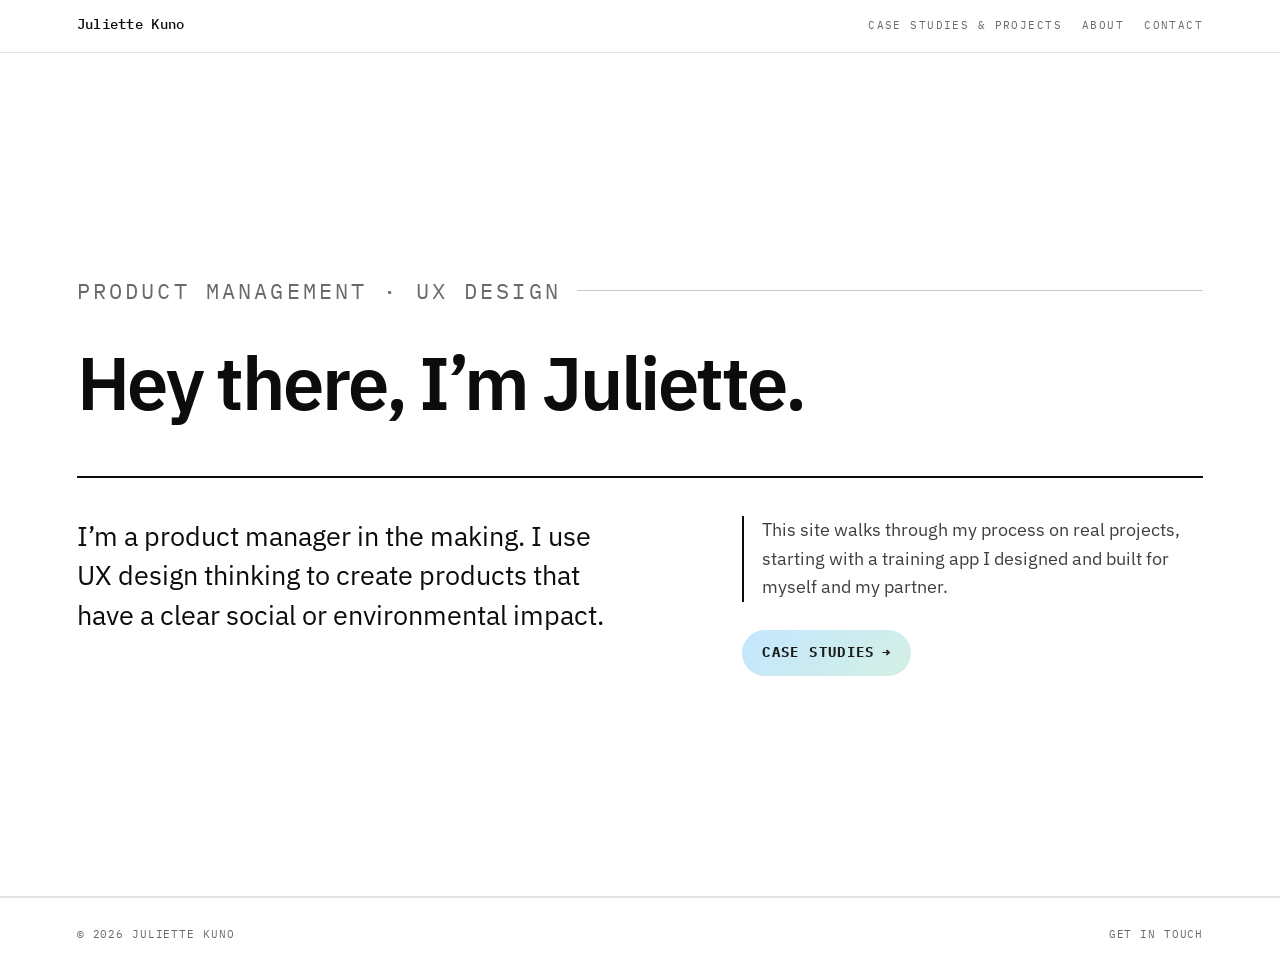
==== index.html @ 57feb10c "updated app link on case study" ====
<!doctype html>
<html lang="en">
<head>
<meta charset="utf-8">
<meta name="viewport" content="width=device-width, initial-scale=1">
<title>Juliette Kuno — Portfolio</title>
<meta name="description" content="Case study: Ganbare, a simple, effective training app built for easy tracking and scheduling. Product &amp; UX by Juliette Kuno.">
<link rel="preconnect" href="https://fonts.googleapis.com">
<link rel="preconnect" href="https://fonts.gstatic.com" crossorigin>
<link rel="stylesheet" href="https://fonts.googleapis.com/css2?family=IBM+Plex+Mono:wght@400;500&family=IBM+Plex+Sans:wght@400;500;600;700&display=swap">
<link rel="stylesheet" href="styles.css">
</head>
<body id="top">
  <a class="skip-link" href="#main-start">Skip to content</a>
  <nav class="nav">
    <a class="nav__name" href="#/home">Juliette Kuno</a>
    <div class="nav__links">
      <a href="#/work" data-nav="work">Case Studies &amp; Projects</a>
      <a href="#/about" data-nav="about">About</a>
      <a href="#/contact" data-nav="contact">Contact</a>
    </div>
  </nav>
  <span id="main-start" tabindex="-1"></span>

  <div class="view" id="view-home">
<main>
    <header class="hero hero--wide">
      <div class="hero__inner">
        <p class="hero__eyebrow mono">Product Management &middot; UX Design</p>
        <h1>Hey there, I&rsquo;m Juliette.</h1>
        <div class="hero__cols">
          <p class="hero__lead">I&rsquo;m a product manager in the making. I use UX design thinking to create
          products that have a clear social or environmental impact.</p>
          <div class="hero__aside">
            <p class="subtle hero__note">This site walks through my process on real projects, starting
            with a training app I designed and built for myself and my partner.</p>
            <div class="hero__cta">
              <a class="link-arrow" href="#/work">Case Studies <span aria-hidden="true">&rarr;</span></a>
            </div>
          </div>
        </div>
      </div>
    </header>
  </main>
  </div>

  <div class="view" id="view-work" hidden>
<main class="page">
    <header class="page-head">
      <h1>Case Studies &amp; Projects</h1>
      <p class="page-head__lead"> I'd like to show you what I can do. Here, you can get a solid idea of my work process, how I approach finding the solution to a problem.</p>
    </header>

    <div class="page-body prose">
      <article class="project">
        <h2>Ganbare</h2>
        <div class="project__body">
          <p>A simple, effective training app built for easy tracking and scheduling.
          My partner and I train for several sports each week — our plans used to live
          across a spreadsheet, a notes app, a timer, our calendars, and pen and paper.
          Ganbare centralises all five in one weekly view we actually open every day.</p>
          <div class="project__side">
            <ul class="project__meta">
              <li>Role <b>Product &amp; UX, solo</b></li>
              <li>Users <b>2 — myself &amp; my partner</b></li>
              <li>Platform <b>Web app</b></li>
              <li>Status <b>Live &amp; in daily use</b></li>
            </ul>
            <div class="project__cta">
              <a class="link-arrow" href="#/case">Read the case study <span aria-hidden="true">&rarr;</span></a>
            </div>
          </div>
        </div>
      </article>
    </div>
  </main>
  </div>

  <div class="view" id="view-case" hidden>
<main class="page cs-layout cs-tabbed">

    <!-- Desktop-only sticky section rail. Keep the list in sync with the
         in-header Table of Contents below. -->
    <aside class="cs-rail">
      <div class="cs-rail__inner">
        <div class="cs-tabs cs-tabs--rail" role="group" aria-label="Jump to a part of the case study">
          <button class="cs-tab" type="button" data-tab-btn="product"
                  aria-controls="panel-product" aria-current="true" tabindex="0">Product</button>
          <button class="cs-tab" type="button" data-tab-btn="problem"
                  aria-controls="panel-problem" tabindex="0">Problem</button>
          <button class="cs-tab" type="button" data-tab-btn="process"
                  aria-controls="panel-process" tabindex="0">Process</button>
        </div>
        <nav aria-label="On this page">
        <p class="cs-rail__label mono">On this page</p>
        <ol>
          <li data-tab="product"><a href="#product"><span class="num">01</span>The Product</a></li>
          <li data-tab="product"><a href="#decisions"><span class="num">02</span>Product Decisions &amp; Trade-Offs</a></li>
          <li data-tab="problem"><a href="#problem"><span class="num">03</span>The Problem</a></li>
          <li data-tab="process"><a href="#why"><span class="num">04</span>Why build Ganbare</a></li>
          <li data-tab="process"><a href="#process"><span class="num">05</span>The thought process</a>
            <ol>
              <li><a href="#empathize"><span class="num">I</span>Empathize</a></li>
              <li><a href="#define"><span class="num">II</span>Define</a></li>
              <li><a href="#ideate"><span class="num">III</span>Ideate</a></li>
              <li><a href="#develop"><span class="num">IV</span>Develop &amp; Test</a></li>
            </ol>
          </li>
          <li data-tab="process"><a href="#results"><span class="num">06</span>Results &amp; Impacts</a></li>
          <li data-tab="process"><a href="#future"><span class="num">07</span>The Future of Ganbare</a>
            <ol>
              <li><a href="#next-features">Next and potential app features</a></li>
              <li><a href="#ui-design">User Interface &amp; Design Concepts</a></li>
            </ol>
          </li>
          <li data-tab="process"><a href="#reflection"><span class="num">08</span>Reflection</a></li>
        </ol>
        </nav>
      </div>
    </aside>

    <div class="cs-main">
    <header class="page-head">
      <div class="cs-title-row">
        <h1>Ganbare</h1>
        <a class="link-arrow" href="https://trainer-tau-puce.vercel.app" target="_blank" rel="noopener noreferrer" aria-label="Check out the app (opens in a new tab)">Check out the app <span aria-hidden="true">&nearr;</span></a>
      </div>
      <p class="cs-lead">A simple, effective training app built for easy tracking and
      scheduling.</p>
      <p class="cs-pronounce">*pronounced gahn-bah-reh, "do your best" in Japanese</p>

      <dl class="cs-meta">
        <div><dt>Role</dt><dd>Product &amp; UX, solo</dd></div>
        <div><dt>Users</dt><dd>2 &mdash; myself &amp; my partner</dd></div>
        <div><dt>Platform</dt><dd>Web app</dd></div>
        <div><dt>Status</dt><dd>Live &amp; in daily use</dd></div>
      </dl>

    </header>

      <div class="cs-tabs cs-tabs--inline" role="group" aria-label="Jump to a part of the case study">
        <button class="cs-tab" type="button" data-tab-btn="product"
                aria-controls="panel-product" aria-current="true" tabindex="0">Product</button>
        <button class="cs-tab" type="button" data-tab-btn="problem"
                aria-controls="panel-problem" tabindex="0">Problem</button>
        <button class="cs-tab" type="button" data-tab-btn="process"
                aria-controls="panel-process" tabindex="0">Process</button>
      </div>

      <nav class="cs-toc cs-head-toc" aria-label="Table of contents">
        <p class="cs-toc__label mono">On this page</p>
        <ol>
          <li data-tab="product"><a href="#product"><span class="num">01</span>The Product</a></li>
          <li data-tab="product"><a href="#decisions"><span class="num">02</span>Product Decisions &amp; Trade-Offs</a></li>
          <li data-tab="problem"><a href="#problem"><span class="num">03</span>The Problem: 5 tools, 0 picture</a></li>
          <li data-tab="process"><a href="#why"><span class="num">04</span>Why build Ganbare</a></li>
          <li data-tab="process"><a href="#process"><span class="num">05</span>The thought process</a>
            <ol>
              <li><a href="#empathize"><span class="num">I</span>Empathize &mdash; Living the problem</a></li>
              <li><a href="#define"><span class="num">II</span>Define &mdash; Scoping the MVP</a></li>
              <li><a href="#ideate"><span class="num">III</span>Ideate &mdash; Sketch, flow, then build</a></li>
              <li><a href="#develop"><span class="num">IV</span>Develop &amp; Test &mdash; Ship it into our own week</a></li>
            </ol>
          </li>
          <li data-tab="process"><a href="#results"><span class="num">06</span>Results &amp; Impacts</a></li>
          <li data-tab="process"><a href="#future"><span class="num">07</span>The Future of Ganbare</a>
            <ol>
              <li><a href="#next-features">Next and potential app features</a></li>
              <li><a href="#ui-design">User Interface &amp; Design Concepts</a></li>
            </ol>
          </li>
          <li data-tab="process"><a href="#reflection"><span class="num">08</span>Reflection</a></li>
        </ol>
      </nav>

    <div class="page-body">

      <div class="cs-panel" id="panel-product">

      <!-- 01 -->
      <section class="cs-section" id="product">
        <h2><span class="n">01</span> The Product</h2>
        <p class="cs-lede">One app with the core features needed by both users: the homepage hosting the
        weekly plan, today&rsquo;s workout(s), a workout builder, an in-workout tracker,
        and a library to host the training activities.</p>

        <div class="feature-grid product-shots">
          <figure>
            <img class="shot" src="assets/ganbare/product-1-homepage.png" alt="Ganbare homepage: today's date and greeting, the workout scheduled for today marked Done, and a This Week calendar showing each day's planned sessions or rest">
            <figcaption>
              <b>Homepage &amp; Weekly View</b>
              <div class="figcaption__body">
                An overall view of what&rsquo;s coming up &mdash; what workouts are planned
                or completed for today and the rest of the week:
                <ul>
                  <li>Single view of the week.</li>
                  <li>Replaces the rebuild-every-week spreadsheet and calendar.</li>
                  <li>Planning now takes under 10 minutes.</li>
                </ul>
              </div>
            </figcaption>
          </figure>
          <figure>
            <img class="shot" src="assets/ganbare/product-2-library.png" alt="Ganbare library screen with Workouts and Exercises tabs, a search field, category filters and saved workouts">
            <figcaption>
              <b>Workout &amp; Exercise Library</b>
              <div class="figcaption__body">
                A library of workouts and exercises where you can:
                <ul>
                  <li>Assemble a workout from saved exercises.</li>
                  <li>Choose different metrics for their exercises.</li>
                  <li>Write notes in one place, all modular.</li>
                  <li>Access a library of bespoke workouts [15+ workouts, 10+ workout
                  filters, 20+ individual exercises uploaded in the libraries created so
                  far].</li>
                </ul>
              </div>
            </figcaption>
          </figure>
          <figure>
            <img class="shot" src="assets/ganbare/product-3-live-tracker.png" alt="Ganbare live workout screen showing scheduled date, duration and active rest at the top, then each exercise with its sets, reps or duration and a Done marker">
            <figcaption>
              <b>Live Workout Tracker</b>
              <div class="figcaption__body">
                An open workout. Here, you can see some overall stats at the top, as well as
                check boxes that can be ticked off when doing the workout. Tracking
                today&rsquo;s workout &amp; its metrics:
                <ul>
                  <li>Tick off duration, sets, reps in real time for each scheduled
                  workout.</li>
                  <li>Replaces the standalone timer + pen &amp; paper tools.</li>
                  <li>Used in 30+ sessions since launch so far.</li>
                </ul>
              </div>
            </figcaption>
          </figure>
          <figure>
            <img class="shot" src="assets/ganbare/product-4-builder.png" alt="Ganbare Build a New Workout form with workout name, type chips such as Cardio, Core, Lower Body and Strength plus a custom option, total duration, notes and an active rest checkbox">
            <figcaption>
              <b>Workout Builder</b>
              <div class="figcaption__body">
                Your own bespoke workout builder where you can:
                <ul>
                  <li>Create, edit and delete workouts.</li>
                  <li>Choose a bespoke workout structure &mdash; between exercise or
                  session-based, each with its own metrics.</li>
                  <li>Replace notes and floating workout details altogether.</li>
                </ul>
              </div>
            </figcaption>
          </figure>
        </div>
      </section>

      <!-- 02 -->
      <section class="cs-section" id="decisions">
        <h2><span class="n">02</span> Product decisions &amp; trade-offs</h2>

        <div class="callout">
          <h3>Minimalist, simple design &rarr; clear goals &amp; faster shipping</h3>
          <p>I&rsquo;m not a visual designer and my knowledge of creating UI is basic.
          Opting for a minimalist app style and behavior was the right decision on multiple
          fronts. I felt a strong pull towards spending time making the app look visually
          great, but it needed time I didn&rsquo;t have. The app didn&rsquo;t need to be a
          visual piece of art for us to start using it, or to function how we needed it to.
          We needed a usable app fast so we could improve our training scheduling methods.
          The decision was challenging. The idea of releasing the app with a stand-in
          design, instead of a finished one, was frustrating, I wanted the app to look good
          right away, but realized that iteration would lead towards continuous
          improvement.</p>
          <div class="decision-parts">
            <div>
              <p class="cs-key">What was needed</p>
              <ul>
                <li>A straight-to-the-point structure for each core action supported by a
                simple design.</li>
                <li>Clear split between necessary features and nice-to-haves: e.g. custom
                icons, animations, our own distinct branding.</li>
                <li>Bringing focus back to our core goal: organize, schedule and commit to
                a training discipline for a healthier life.</li>
                <li>An app we can start using ASAP to start improving our training + its
                scheduling, and build consistent habits.</li>
              </ul>
            </div>
            <div>
              <p class="cs-key">The trade-off</p>
              <ul>
                <li>Opting for a minimalist, stripped-down design &mdash; instead of
                investing time I didn&rsquo;t have to learn how to design advanced UI.</li>
                <li>Adopting minimalism as design philosophy &mdash; a deliberate,
                potentially permanent choice to keep focus on core actions.</li>
                <li>A design with room for growth &mdash; leaving the door open for
                revising and improvement.</li>
                <li>Accepted shipping this version instead of waiting for a finished
                design, despite wanting the app to look good immediately.</li>
                <li>Re-framed the decision around iteration: continuous improvement over
                upfront perfection.</li>
              </ul>
            </div>
            <div>
              <p class="cs-key">The result</p>
              <ul>
                <li>An app released approx. 3 weeks earlier, used daily by both of us to
                schedule and organize our training.</li>
                <li>Core actions that are intuitive and easy to navigate.</li>
                <li>An enjoyable UX, devoid of clutter and visual noise thanks to a clean
                and minimalist design.</li>
                <li>It allowed us to spot fast several functions that were either missing
                or clumsy: e.g. removing a weekly progress feature that cluttered the
                homepage and cluttered the user with unnecessary data.</li>
              </ul>
            </div>
          </div>
        </div>

        <div class="callout">
          <h3>Manual entry over automatic tracking &rarr; making training intentional</h3>
          <p>Neither of us wear smartwatches. We both wear a smart ring, but these
          don&rsquo;t track training beyond daily steps, which isn&rsquo;t our objective.
          So I chose against wearable integration &mdash; logging by hand means we
          prioritize a mindful and deliberate approach towards our training. The planning
          element of our week turned out to be crucial to create and encourage discipline.
          When we tried without it, both of us ended up in a reactive cycle of random
          training sessions, training whenever we felt like it or had the time. It made for
          a hectic training plan, born out of availability instead of intentional planning.
          This completely affected our overall attitude towards it. Manual entry made every
          workout intentional by being thoughtfully planned. It gave us a feeling of
          empowerment, especially at a time where tech can take over a lot of the
          decision-making we do everyday. It also gave us a higher sense of satisfaction
          when looking back on completed training at the end of the week.</p>
          <div class="decision-parts">
            <div>
              <p class="cs-key">What was needed</p>
              <ul>
                <li>Deliberate planning &mdash; encouraging an intentional approach to our
                training.</li>
                <li>Logging workouts by hand instead of relying on wearable
                integration.</li>
                <li>The ability to plan our week to encourage discipline in our fitness
                approach.</li>
              </ul>
            </div>
            <div>
              <p class="cs-key">The trade-off</p>
              <ul>
                <li>No automation means a bit more time spent planning &mdash; we could
                have opted to integrate an AI assistant to remove some weight that would
                come from the decision-making process.</li>
              </ul>
            </div>
            <div>
              <p class="cs-key">The result</p>
              <ul>
                <li>A feeling of empowerment: when we see or feel progress, we know
                it&rsquo;s the direct result of our efforts.</li>
                <li>Added encouragement: we are in control of our training, we can see how
                our decisions impact our health and training. This gives us a stronger
                sense of ownership.</li>
                <li>A higher sense of satisfaction when looking back on completed training
                sessions at the end of the week.</li>
              </ul>
            </div>
          </div>
        </div>

        <div class="callout">
          <h3>Built for two users, not two million &rarr; focusing on our objectives</h3>
          <p>Considering that the product was for our personal use and for my case study, I
          narrowed down the user market to the two of us only. In this particular case, we
          didn&rsquo;t need to spend our time and resources analyzing a wider market for
          which the app wasn&rsquo;t built.</p>
          <p>I decided against creating an onboarding flow. Since I was creating a bespoke
          app for ourselves, it would be more efficient to focus on intuitive actions for
          us to jump in and start our training organization right away.</p>
          <p>This meant that we were able to ship faster without compromising on user
          research, since we had access to the main two every day for testing and feedback
          gathering. The data samples being smaller to analyze, we were able to fast-track
          the product from ideas to prototype.</p>
          <p>The duality between being the product manager and the user at the same time
          put me in the interesting position of being both the observant and the observed,
          regularly switching perspectives and advocacy.</p>
          <div class="decision-parts">
            <div>
              <p class="cs-key">What was needed</p>
              <ul>
                <li>A bespoke and narrowed-down user research.</li>
              </ul>
            </div>
            <div>
              <p class="cs-key">The trade-off</p>
              <ul>
                <li>No onboarding flow for the app.</li>
                <li>[For future app updates: smaller data samples available for analysis
                compared to commercial products that require large samples of user
                data.]</li>
              </ul>
            </div>
            <div>
              <p class="cs-key">The result</p>
              <ul>
                <li>Optimized and intuitive user actions on the app.</li>
                <li>Bespoke product, designed for 2 users and their exact needs.</li>
                <li>Fast-tracked product: moving faster from ideas to prototype.</li>
              </ul>
            </div>
          </div>
        </div>

        <div class="callout">
          <h3>Keeping the goal and training block layers for the next version &rarr; focusing on workout features and weekly scheduling</h3>
          <p>So far, we had kept one habit throughout the initial process: organizing
          training by blocks (between 3&ndash;4 week blocks), and defining set weekly goals
          per block. We used a recap on the Excel sheet to list, schedule and track the
          weekly goals by the following metrics:</p>
          <ul>
            <li>type of workouts (run, swim, climb, etc.)</li>
            <li>number of workouts to complete any given week per block</li>
            <li>tracking the scheduling of workouts (e.g. 2 out of 3 completed, 1 out of 4,
            etc.)</li>
            <li>live workout status (completed or missed)</li>
          </ul>
          <p>We used this feature regularly. It was an added layer of structure preceding
          the actual assignment of a workout to a date.</p>
          <p>However, we jointly decided not to bring this feature forward in the app
          design. Three reasons behind the decision: feasibility, complexity/cost, and
          urgency.</p>
          <div class="decision-parts">
            <div>
              <p class="cs-key">What was needed</p>
              <ul>
                <li>An app we could start using right away to start scheduling training
                immediately.</li>
                <li>An MVP that could hold the majority of key features of the Excel
                system, without this feature.</li>
                <li>An easier structure to implement so that we could start using, testing,
                and iterating within a short time-frame.</li>
              </ul>
            </div>
            <div>
              <p class="cs-key">The trade-off</p>
              <ul>
                <li>Removing the existing, regularly-used habit of organizing training by
                block.</li>
                <li>Removing for now the added layer of planning before individual workouts
                were assigned to dates.</li>
                <li>Focused on an MVP that could function without it.</li>
                <li>The block structure was more complex to implement, so we deferred it to
                the future next app version.</li>
                <li>Building it would have delayed launch by several weeks.</li>
              </ul>
            </div>
            <div>
              <p class="cs-key">The result</p>
              <ul>
                <li>A clear and simple structure for organizing training: everything happens
                on the homepage, scheduling is done via the weekly view.</li>
                <li>We were able to use the app within 3 weeks.</li>
                <li>This allowed us to spot key changes that needed to happen right away.
                E.g. using different font/text in the weekly schedule to separate training
                from rest days.</li>
              </ul>
            </div>
          </div>
        </div>
      </section>

      </div>

      <div class="cs-panel" id="panel-problem">

      <!-- 03 -->
      <section class="cs-section" id="problem">
        <h2><span class="n">03</span> The Problem: 5 tools, 0 picture</h2>
        <p>My partner and I train for several sports and physical abilities in any given
        week. Exercise is a key part of leading a healthy life, but typical challenges
        include staying consistent, falling back on discipline when motivation flags, and
        staying organized in your training.</p>
        <p>Up until now, we were organizing and tracking our training across 5 different
        platforms:</p>
        <ul>
          <li>Excel spreadsheet on Google Drive</li>
          <li>Gmail calendar</li>
          <li>iPhone notes</li>
          <li>iPhone timer</li>
          <li>Pen &amp; paper</li>
        </ul>

        <div class="feature-grid">
          <figure>
            <div class="frame"><img src="assets/ganbare/tool-1-spreadsheet.jpg" alt="Excel training spreadsheet with a weekly plan and goals"></div>
            <figcaption>
              <b>1 &middot; Excel spreadsheet</b>
              Weekly plan &amp; scheduling:
              <ul class="plus-list">
                <li>Scheduling workouts.</li>
                <li>Tracking when each session happens.</li>
                <li>Setting a weekly goal.</li>
                <li>Manual weekly rebuild.</li>
                <li>Disconnected from workout plans, timer, notes.</li>
              </ul>
            </figcaption>
          </figure>
          <figure>
            <div class="frame"><img src="assets/ganbare/tool-2-calendar-v2.jpg" alt="Gmail calendar month view for April 2026 with training blocks, rest days and events"></div>
            <figcaption>
              <b>2 &middot; Gmail calendar</b>
              Scheduling workouts:
              <ul class="plus-list">
                <li>Assigning workouts to dates.</li>
                <li>High-level view over extended period of time: helps to see when was the
                last time a type of session was done.</li>
                <li>Helping avoid recovery clashes.</li>
                <li>The only clear organized view we had.</li>
                <li>No workout details.</li>
              </ul>
            </figcaption>
          </figure>
        </div>

        <div class="tool-grid">
          <figure>
            <div class="frame"><img src="assets/ganbare/tool-3-timer.jpg" alt="iPhone timer showing interval laps"></div>
            <figcaption>
              <b>3 &middot; iPhone timer</b>
              Tracking duration:
              <ul class="plus-list">
                <li>Interval reps.</li>
                <li>Duration-based exercises (e.g. plank).</li>
                <li>Tracked outside any record of the session.</li>
              </ul>
            </figcaption>
          </figure>
          <figure>
            <div class="notes-row">
              <img src="assets/ganbare/tool-4-notes-a.jpg" alt="iPhone Notes: core workout list">
              <img src="assets/ganbare/tool-4-notes-b.jpg" alt="iPhone Notes: lower body workout list">
              <img src="assets/ganbare/tool-4-notes-c.jpg" alt="iPhone Notes: upper body workout list">
            </div>
            <figcaption>
              <b>4 &middot; iPhone notes</b>
              Detailing exercises within workouts:
              <ul class="plus-list">
                <li>For workouts outside the home.</li>
                <li>Assigning and writing down exercises in a workout.</li>
                <li>Tracking reps.</li>
                <li>Separating workouts by muscle/body area groups.</li>
                <li>Disconnected from the schedule.</li>
                <li>Messy to update during a workout.</li>
              </ul>
            </figcaption>
          </figure>
          <figure>
            <div class="frame"><img src="assets/ganbare/tool-5-pen-paper.jpg" alt="Handwritten workout notes on lined paper"></div>
            <figcaption>
              <b>5 &middot; Pen &amp; paper</b>
              Tracking reps in home workouts:
              <ul class="plus-list">
                <li>Making sure reps are not forgotten.</li>
                <li>Quick notes jotted down every session.</li>
                <li>Not formatted for archiving.</li>
              </ul>
            </figcaption>
          </figure>
        </div>

        <p>Multiple sports, many environments, different muscle targets, busy schedules,
        lots of tools, no centralized view. We had reached for whatever tool fit each job
        &mdash; and lost the ability to see any of it together.</p>
        <p>The whole process felt messy, dispersed and unsustainable long term. It kept us
        going for a while, but we realized it was a temporary solution that wouldn&rsquo;t
        support our long term goals.</p>
        <p>My partner shared the same process for his training and faced similar
        difficulties in his training organization.</p>
        <p>Once we committed to structured training across multiple sports, we needed a
        tool to stay organized but more importantly, committed. We wanted:</p>
        <ul>
          <li>A structure that would hold us accountable, not just looked organized.</li>
          <li>A way to keep tabs on our progress and help us manage our week between
          training, recovery days and our favorite sport activities.</li>
          <li>The ability to plan sessions easily, create and log workouts, time intervals,
          record sets and reps, see the week at a glance, all in one place.</li>
        </ul>
        <p>We combined our skills and knowledge to solve our problem and created Ganbare:
        the app to help us achieve our fitness goals, support our exercise habits and honor
        our long-term commitments to a healthy life.</p>
      </section>

      </div>

      <div class="cs-panel" id="panel-process">

      <!-- 04 -->
      <section class="cs-section" id="why">
        <h2><span class="n">04</span> Why build Ganbare</h2>
        <p>We had our mutual reasons to build an app together.</p>
        <p>We are on this big health journey of building a healthier lifestyle through our
        fitness: making healthy habits a core element of a good life quality as we age.</p>
        <p>To achieve that goal, we needed a tool that could:</p>
        <ul>
          <li>Help us commit to our training goals through its design and features.</li>
          <li>Encourage us to stick to new, healthy habits.</li>
          <li>Bring consistency within our training.</li>
          <li>Materialize abstract goals through quantifiable data.</li>
          <li>Condense the essential features of our initial system in one place.</li>
        </ul>

        <div class="callout">
          <h3>Why an app?</h3>
          <p>I use my smartphone everyday. The device is a big part of my routine since it
          helps me perform a majority of my daily tasks. My partner also uses his phone in
          the same capacity. On top of that, we always take our phones wherever we train,
          whichever the activity. Since it was already a regular feature within our
          training, we wanted to use that continuity.</p>
          <p>It made sense for the solution to our problem to live in our phones, hence an
          app. We both already had the habit of using our phones engrained in our daily
          lives, so we built onto this habit to insert Ganbare in our routine.</p>
        </div>

        <div class="callout">
          <h3>What each of us wanted to take away from the process</h3>
          <div class="feature-grid">
            <div>
              <p class="cs-key">Juliette &mdash; Product Lead</p>
              <ul>
                <li>Have a training app ready to use, on my phone and tailored to my needs
                and goals.</li>
                <li>Work through the product management process &mdash; start to finish.</li>
                <li>Learn how to use product tools e.g. Figma for design, Claude AI, VS
                Code, and GitHub: take on the role of prompter, iterator and reviewer
                within the process.</li>
                <li>Test knowledge gained from completing UX design + product management
                courses.</li>
                <li>Learn how to use AI in the process, experience its power, identify its
                limitations.</li>
                <li>Find my place within the AI product landscape: how can I work with it,
                what can it do, where is it lacking and where do I come in.</li>
                <li>Have a ready-to-share portfolio and case study to increase profile
                visibility in interviews.</li>
              </ul>
            </div>
            <div>
              <p class="cs-key">Partner &mdash; Backend &amp; Software Development</p>
              <ul>
                <li>Learn about the app building process.</li>
                <li>Have a bespoke app in his phone that supports his training effort.</li>
                <li>Learn how to vibe-code using an AI agent like Claude.</li>
                <li>Build a full app with htmx + Golang.</li>
                <li>Learn how to use Figma.</li>
              </ul>
            </div>
          </div>
        </div>
      </section>

      <!-- 05 -->
      <section class="cs-section" id="process">
        <h2><span class="n">05</span> The thought process</h2>
        <p>I drew from the product design framework to guide my next steps: these are
        divided in the following 4 sections.</p>
        <ul>
          <li>Empathize &mdash; Living the problem</li>
          <li>Define &mdash; Scoping the MVP</li>
          <li>Ideate &mdash; Sketch, flow, then build</li>
          <li>Prototype &amp; Test &mdash; Ship it into our own week</li>
        </ul>

        <div class="phase" id="empathize">
          <h3><span class="n">I</span> Empathize &mdash; Living the problem</h3>
          <p>Time for user research. I needed to understand the problems we faced as users.
          What was the current situation? What problems did we keep facing? What did we want
          vs need?</p>
          <p>I spent 2 months using all 5 tools in different locations to flesh out their
          advantages and limitations. How the process made me feel overall and in details.
          The experience and observations I made guided the design of the replacement
          product.</p>
          <p>Questions I needed answers to included:</p>
          <ul>
            <li>What are our respective user stories here?</li>
            <li>What&rsquo;s the problem statement?</li>
          </ul>
          <div class="callout callout--dashed">
            <p class="cs-key">Key findings</p>
            <ul>
              <li><strong>Error prone:</strong> any change within the schedule (be it type of
              training or dates) meant several documents needed to be updated consistently and
              manually: opening the door wide open to errors and omissions.</li>
              <li><strong>Tedious:</strong> updating all the documents required time and
              created frustration. Resulting in feeling a strong sense of wasting time for
              both users.</li>
              <li><strong>Wasteful</strong> &mdash; several disadvantages of loose papers:
                <ul>
                  <li>Tracking over time is impossible if the data isn&rsquo;t saved in one
                  place. We had no way to verify progress or decline in training.</li>
                  <li>Waste of paper &amp; easy to lose floating papers.</li>
                </ul>
              </li>
              <li><strong>Losing workout flow:</strong> it was difficult to update or locate a
              specific exercise on phone notes when fully immersed in a workout. It broke the
              workout flow.</li>
            </ul>
          </div>

          <div class="callout">
            <h3>Accessible Design</h3>
            <p>One key learning that really stood out when studying for the Google UX Design
            course was including principles and frameworks of accessibility within the
            product management process.</p>
            <p>We were designing for 2 users only (us), and neither user has a disability to
            consider when creating the app. Our user research and usability studies were
            limited to a small sample of users as well. Nevertheless, I wanted to think
            about accessibility in design as a key part of the app process. Part of my work
            towards becoming a product manager is to consider accessibility as a fundamental
            element, making the design thinking framework.</p>
            <p>I briefly tested some assistive technologies while going through the course,
            but realized while creating Ganbare that there are many aspects I&rsquo;m not
            taking into account yet when designing for accessibility. The Google UX Design
            course was a great introduction to principles of UX and accessibility, it
            covered the foundations well. But there is a lot more I must learn about, which
            will happen through being exposed to more products, and by virtue of getting
            stuck in more product projects.</p>
          </div>
        </div>

        <div class="phase" id="define">
          <h3><span class="n">II</span> Define &mdash; Scoping the MVP</h3>
          <div class="story-grid">
            <div class="story">
              <p class="cs-key">User story 1</p>
              <p>As a person who wants to improve their fitness, I want to plan my training
              conscientiously so that I can live a long and healthy life.</p>
            </div>
            <div class="story">
              <p class="cs-key">User story 2</p>
              <p>As an outdoor enthusiast, I want to make sure I&rsquo;m doing the necessary
              physio work to strengthen my muscles, so that I can enjoy the activities I
              love without injuring myself.</p>
            </div>
            <div class="story">
              <p class="cs-key">Problem statement 1</p>
              <p>Juliette is an active person who needs a better system to organize her
              weekly training because she wants to keep enjoying doing different
              sports.</p>
            </div>
            <div class="story">
              <p class="cs-key">Problem statement 2</p>
              <p>User 2 is a busy professional who needs an enjoyable scheduling system to
              plan his workouts because he wants an experience that positively reinforces
              habits.</p>
            </div>
          </div>
          <p>This framework helped us identify 4 core actions the app needed to perform:</p>
          <ol>
            <li>Schedule all training in one weekly view with today&rsquo;s reminder.</li>
            <li>Build and save workouts and exercises (all bespoke).</li>
            <li>Track and log a live workout and its metrics.</li>
            <li>Access a library of all created workouts and exercises with the ability to
            edit it.</li>
          </ol>
          <div class="callout callout--dashed">
            <p class="cs-key">Key findings</p>
            <ul>
              <li><strong>Centralize our tools:</strong> one place for everything, one tool to
              schedule and track it all. With the ability to add a set of details to
              distinguish workouts from one another: by filter categories, and metrics nature
              (exercise or session based).</li>
            </ul>
          </div>
          <p>I also confirmed the user problems:</p>
          <ul>
            <li>We were using too many tools for one set of goals, which could be managed in
            1 location only.</li>
            <li>The first tools we used were completely disconnected from one another.</li>
            <li>We kept losing time updating all the documents every time a change needed to
            be made.</li>
          </ul>
        </div>

        <div class="phase" id="ideate">
          <h3><span class="n">III</span> Ideate &mdash; Sketch, flow, then build</h3>
          <ul>
            <li><strong>Competitive audit:</strong> conducted a short audit on a select
            sample of competitors&rsquo; offers [Strava, Crimpd, Nike Training Club, Apple
            Health] to see what designs were currently trending. Looked at their offers, how
            they were structured. Wrote down what worked well, what didn&rsquo;t and audited
            my current ideas based on my evaluations.</li>
            <li><strong>Lo-Fi design:</strong> sketched out with pen and paper my initial
            ideas: drew low-fi wireframes to establish initial user flows and the
            information architecture of the app. Got all core flows on paper.</li>
            <li><strong>Iterated with AI on POC:</strong> moved to VS Code, using Claude AI
            to bring initial designs to life, going through several iterations.</li>
            <li><strong>Move to Figma:</strong> recreated the wireframes on Figma so that I
            could keep on iterating and create interactions.</li>
            <li><strong>Iterate on Figma:</strong> both of us tested, iterated and reviewed
            the wireframes before moving them to dev.</li>
          </ul>

          <div class="flow">
            <div>
              <h4>Pen + paper</h4>
              <p>Sketch ideas quickly and freely, draw wireframes.</p>
            </div>
            <div>
              <h4>VS Code &amp; Claude</h4>
              <p>Create low-fi wireframes with prompts based on pen &amp; paper work.
              Iterate and review designs.</p>
            </div>
            <div>
              <h4>Figma</h4>
              <p>Moving low-fi wireframes into Figma to test interactivity &amp; continue
              iterating.</p>
            </div>
          </div>

          <figure class="wide">
            <img src="assets/ganbare/ideate-kanban-v2.jpg" alt="Trello board for Ganbare with columns for Feature Discovery, Designing, Design Review, Ready for Dev and Dev in Progress, cards tagged UX, UI and MVP">
            <figcaption>The Kanban board [Trello] to keep track of all tickets and assigned
            tasks, reviewing and updating the board every day.</figcaption>
          </figure>

          <div class="feature-grid">
            <figure>
              <div class="notes-row two">
                <img src="assets/ganbare/ideate-lofi-a.jpg" alt="Low-fidelity wireframe of the Ganbare homepage showing today's day, scheduled workouts and the week list">
                <img src="assets/ganbare/ideate-lofi-b.jpg" alt="Low-fidelity wireframe of a Push Day workout screen with sets, reps and weight fields">
              </div>
              <figcaption><b>Low-fi wireframes made with AI</b></figcaption>
            </figure>
            <figure>
              <div class="notes-row two">
                <img src="assets/ganbare/ideate-sketch-a.jpg" alt="Handwritten notebook page listing what the homepage needs to do, numbered one to six">
                <img src="assets/ganbare/ideate-sketch-b.jpg" alt="Notebook page with hand-drawn lo-fi wireframes of the homepage and weekly view">
              </div>
              <figcaption><b>Sketching with pen &amp; paper</b></figcaption>
            </figure>
          </div>

          <h3>Using AI in my ideation process</h3>
          <p>I used Claude as an AI agent through the iteration process, focusing on the
          quality of my prompting, adopting a position of reviewer. I had done my own user
          research before introducing Claude in my work flow. I had observed what we needed
          as users, identified our pain points, confirmed what our user problems were.</p>
          <p>I certainly found AI very helpful: I was able to iterate designs despite my
          lack of knowledge in visual design, I could focus on my ideas and bring them to
          life easily. I also came across its limitations such as inaccuracy for example. On
          top of that, it couldn&rsquo;t replace my own experience, taste and appreciation
          of design.</p>
          <p>I started working with AI knowing that if I wasn&rsquo;t mindful, any work
          produced with it would sound like any other product owner and UX designer using
          AI. The shortcut is tempting: wireframes and iterations can end up looking
          extremely polished and ready for a sped up release. However, this process
          doesn&rsquo;t replace the results of going through the UX design framework.</p>
          <p>I agree with experts who forecast a decline in product quality created with AI
          only: the next few years will confirm the need for polyvalent product managers who
          have expertise based on human experience.</p>
          <div class="callout callout--dashed">
            <p class="cs-key">Key findings</p>
            <ul>
              <li><strong>AI&rsquo;s impact on product:</strong> AI is changing UX design and
              how designers work, becoming prompters, iterators and reviewers.</li>
              <li><strong>Design in Code:</strong> using VS Code and Claude to build initial
              designs &amp; iterate is more efficient than starting designs from scratch on
              Figma.</li>
              <li><strong>UI kit first:</strong> start with building a material design UI kit
              first on Figma to create the foundational components that will be repeated
              across many wireframes and user flows: so that any changes made in the UI kit
              will carry across all instances.</li>
              <li><strong>Naming consistency:</strong> stay consistent in naming conventions
              across Figma frames.</li>
              <li><strong>Beyond Trello:</strong> Trello feels limiting. It works fine for a
              2-user product like Ganbare and a small team. I&rsquo;ll be looking into other
              alternatives to find something more polyvalent. Using dependency features within
              a Kanban board would be ideal.</li>
            </ul>
          </div>
        </div>

        <div class="phase" id="develop">
          <h3><span class="n">IV</span> Develop &amp; Test &mdash; Ship it into our own week</h3>
          <p>We launched a first structural version of Ganbare to start testing theories and
          iterate on designs and flows. The app design and UI were not finished. I started
          using the app, treating each test as a usability study. I spotted gaps and areas
          for improvement, then implemented updates such as this one:</p>
          <p>E.g. when editing a saved workout in the library, the changes only apply going
          forward. Any instances of that workout already scheduled, completed, or logged
          before the edit remain unchanged. Previously, altering a workout saved in the
          library would change all existing instances past, present and future, tampering
          with the data entered.</p>
          <p>Every real training week was a usability test for us to identify friction.</p>
          <div class="callout callout--dashed">
            <p class="cs-key">Key findings</p>
            <ul>
              <li><strong>Ship early:</strong> getting the app out live as soon as possible
              allowed us to start testing immediately our interactions. We identified within
              the first two app uses areas in need of improvement that we hadn&rsquo;t
              spotted while checking the user flows. Test it to improve it.</li>
              <li><strong>Product logs:</strong> at the end of every milestone, writing down
              a short product log helps two ways:
                <ul>
                  <li><strong>Reflection:</strong> helps with reactive thinking. Look back on
                  the day, pull out of the proactive mindset and take stock of learnings and
                  failures to inform future decisions and help situate yourself in your work
                  the next day.</li>
                  <li><strong>Asynchronous communications</strong> (documenting and recording
                  info) is a phenomenal tool in any work settings &mdash; deeper-focus,
                  better collaboration and more inclusive.</li>
                </ul>
              </li>
            </ul>
          </div>
        </div>
      </section>

      <!-- 06 -->
      <section class="cs-section" id="results">
        <h2><span class="n">06</span> Results &amp; Impacts</h2>
        <p><strong>So here we are. Ganbare. Several needs, one deed.</strong></p>
        <p>My goal was to design an app that would support our objectives of training and
        help organize ourselves towards a healthier lifestyle. We now have an app that makes
        it easier for us to structure our training and manage our week. The greatest
        improvement so far, is that we no longer have to update 2 separate documents to
        manage our training and track metrics with another 3 tools.</p>

        <p class="cs-key">App global metrics</p>
        <ul>
          <li>6 weeks in continuous use.</li>
          <li>Time to plan a week and schedule workouts now reduced to under 10 minutes
          versus 30 minutes before.</li>
          <li>Transitioned from using 5 tools to 1: no more spreadsheet, timer, pen &amp;
          paper, digital notes, calendar &mdash; just one app, all information centralized,
          wherever we train.</li>
          <li>Simple UX &mdash; no fuss, no unnecessary features.</li>
        </ul>

        <blockquote>
          One of the big values the product brings for me is that it&rsquo;s easier for me
          to stay consistent with my exercise if I have my planned sessions written down
          somewhere, and have a weekly goal I&rsquo;m trying to hit.
          <cite>My partner&rsquo;s testimony on Ganbare</cite>
        </blockquote>

        <p class="cs-key">Impacts on my product process &amp; general learnings</p>
        <ul>
          <li>Figma to create and iterate on designs, keeping on learning the basics.</li>
          <li>Claude AI.</li>
          <li>Basic use of GitHub.</li>
          <li>VS Code.</li>
          <li>Design Thinking Framework.</li>
          <li>Agile methodologies such as Kanban.</li>
          <li>Asynchronous communications.</li>
        </ul>
      </section>

      <!-- 07 -->
      <section class="cs-section" id="future">
        <h2><span class="n">07</span> The Future of Ganbare</h2>
        <p>The MVP is live and in use. Now, I&rsquo;m looking ahead at the next steps I want
        to take to keep on improving the app.</p>

        <div class="phase" id="next-features">
          <h3>Next and potential app features</h3>
          <p>I started with a first version that supports a solid structure and has room for
          growth. Scoping out what the next version of Ganbare needs to become include the
          potential following features in priority order:</p>

          <div class="callout">
            <h3>Training block &amp; custom goals settings</h3>
            <p><em>(Refresher: a training block is a training structure made of consecutive
            weeks, the exact duration set by the user, to plan and schedule training over an
            extended period of time. The training block can focus on a specific goal
            (endurance, core strength etc.) and be considered as part of an overall strategy.
            This feature was part of the initial process before the app release.)</em></p>
            <p>Why do we want to implement a training block structure in the next version and
            have custom goal settings option? Because it will give us as users the following
            benefits:</p>
            <ul>
              <li><strong>Sense of completion:</strong> creating a training block;
              intentionally writing down our goals for each training block; ticking off
              workouts one-by-one on the overview list as we went; and viewing at the end of
              week/block how many workouts we had completed out of X scheduled. All these
              actions will give us a great feeling of achievement, encouraging us to keep
              going, chase that positivity.</li>
              <li><strong>Scheduling support:</strong> it will be incredibly helpful to look
              at the listed block workouts when organizing the week ahead to assign workouts
              to dates. Since we train for several performance outcomes and do different
              sports, this feature will help us avoid training clashes [e.g. scheduling
              workouts targeting similar body areas too close to one another, which would
              result in back-to-back training, over-straining muscles and delaying
              recovery].</li>
              <li><strong>Training structure:</strong> the block training feature will take us
              beyond the week-by-week approach. It will allow us to look at training
              holistically. What if we can start looking at our training over months,
              trimesters, instead of individual weeks? Taking this approach to our training
              naturally will encourage us towards our commitment objectives, expand our
              respective comfort zones a little further. No longer looking at a single week,
              but at a longer timeline: creating long-lasting habits.</li>
            </ul>
          </div>

          <div class="callout">
            <h3>Tracking progress &amp; trends</h3>
            <p>Why do we want to be able to save the data of each workout completed in the next
            app version? This feature will allow us to obtain essential data and inform our
            training steps:</p>
            <ul>
              <li><strong>Track data over time to measure progress:</strong> this feature will
              show us undeniable data to inform any future training decision. This is
              important for us on the long term in our fitness journey. My understanding is
              that progress in fitness and muscle resilience is achieved by adding a
              progressive load to your efforts. For example, increasing weights in an exercise
              over time, adding more reps, extending duration. Being able to track progress,
              plateaus, decline in training will be essential to help us figure out whether
              our fitness is improving or not. Progress tracking will in turn help us
              understand what we need to change to get back on track if we took an accidental
              detour on our training journey.</li>
              <li><strong>Viewing our overall trends:</strong> extracting information to
              inform future decisions, how many hours we worked out, how much weight
              we&rsquo;ve added to one exercise over time, how many sessions we spent on
              training upper body/lower body/strength and so on. This feature will support our
              motivation to keep training and believe in the process. We both found that
              consistency is key to our training. Change and progress happen over time,
              it&rsquo;s very hard to stay motivated when efforts don&rsquo;t amount to a
              visible result yet. Being able to quantify our motivation in numbers will be a
              motivator for long-term commitment.</li>
            </ul>
            <p>This feature will add a degree of complexity for my work: I&rsquo;ll need to be
            able to recognize patterns in the data, identify what they mean and make
            recommendations based on these. I don&rsquo;t know enough about this aspect of
            training yet, and can anticipate I will be doing research and reaching out to my
            network to learn more about data.</p>
          </div>

          <div class="callout">
            <h3>Energy barometer</h3>
            <p>What will an energy barometer bring to the Ganbare experience?</p>
            <ul>
              <li><strong>Mindful approach to our training plan:</strong> it will bring
              mindfulness in our approach to working out, encourage us to make a habit of
              paying attention to how our mental health. How it impacts our workout and vice
              versa. This feature was my partner&rsquo;s suggestion for the next app version.
              He is thinking about this feature specifically for post-workout
              evaluations.</li>
              <li><strong>Pattern detection in energy levels:</strong> this will be an
              interesting sample of data to gather over time, perhaps enabling me to pick up
              some unseen patterns that could be a direct result of over-training or
              over-loading muscle groups. Apple Health is doing something similar where the
              user can drag a cursor alongside a horizontal bar to evaluate their present
              emotional state. I&rsquo;m leaning towards adding this feature for a weekly
              energy assessment too.</li>
              <li><strong>Interaction with the training block feature:</strong> I had noticed
              in the first couple of months of our initial training process that I was often
              left deflated towards the end of a training block made of 3 to 4 weeks. Pairing
              the training block and energy barometer features will help us gather insights on
              how exactly is our training influencing our energy. It could confirm whether I
              need to decrease weights on the last leg of a 4 week training block if I keep on
              feeling drained towards the end of a training block. Overall, help me plan my
              training block accordingly and gather insights over a longer period of
              time.</li>
            </ul>
          </div>
        </div>

        <div class="phase" id="ui-design">
          <h3>User Interface &amp; Design Concepts</h3>

          <div class="callout">
            <h3>The challenge</h3>
            <p><strong>Engagement.</strong> When I started working on the user interface (UI)
            side of the app, one question popped up first. How do I make this app visually
            interesting to encourage engagement? Arguably, the interactions could be
            described as mundane: organization and scheduling.</p>
          </div>

          <div class="callout">
            <h3>Design philosophy</h3>
            <p><strong>Simplicity.</strong> The current user interface seeks to reflect
            simplicity, by design and necessity. It&rsquo;s the result of a product decision
            and trade-off I made early on.</p>
            <p><strong>Kanso &amp; yohaku.</strong> Since I had to keep the UI simple, I
            sought inspiration in minimalist and Japanese concepts, such as <em>kanso</em>
            [the removal of excess, the elimination of the superfluous] and <em>yohaku</em>
            [the empty space that surrounds something] when designing the UI. I wanted the
            app to reflect value towards the quality and importance of simple, understated
            objects.</p>
          </div>

          <div class="callout">
            <h3>Process</h3>
            <p><strong>Prototyping.</strong> I created the initial designs with VS Code and
            Claude AI, pushing amends onto GitHub, iterating on my low-fi wireframes created
            for each user flows.</p>
            <p><strong>Figma.</strong> Once I was happy with what I produced, I moved into
            Figma to create a design kit and recreate the wireframes manually.</p>
          </div>

          <div class="callout">
            <h3>Next version</h3>
            <p><strong>Iteration.</strong> I do want to improve the UI for the next app
            version. I would like to stick to a minimalist design, but I&rsquo;m open to
            changes as my partner and I keep on learning how to develop designs on Figma. The
            more I keep using the software, the more I&rsquo;m learning about UI, the more
            possibilities are opening up.</p>

            <figure class="wide figure--portrait">
              <img src="assets/ganbare/ui-concept-homepage.jpg" alt="Two homepage concepts for the next version of Ganbare, shown in light and dark themes, each with a mosaic background of colored blocks">
              <figcaption><b>Homepage concepts &mdash; next version</b>Designed by my
              partner; I consulted from a UX perspective.</figcaption>
            </figure>

            <p><strong>Delegation.</strong> While we were discussing the app&rsquo;s future
            and improvements we wanted to make on the UI, my partner asked to take on
            designing a few options for fun. He wanted to learn how to design UI on
            VS Code/Claude/Figma. Since he is both visually talented and artistic, it made
            sense to delegate this to him.</p>
          </div>

          <div class="callout">
            <h3>Feedback</h3>
            <p>He created a few iterations of the homepage and shared the designs with me. We
            went through a couple of back and forth exchanges, and I shared my feedback.</p>
            <p><strong>Contrast.</strong> One version had a color scheme that made it
            difficult to distinguish today&rsquo;s scheduled activities from the
            background.</p>
            <p><strong>Visual hierarchy.</strong> The start button under &ldquo;Schedule for
            Today&rdquo; took over its section, taking the user&rsquo;s eye away from the
            workout information.</p>
            <p><strong>Accessibility.</strong> An earlier version of this UI didn&rsquo;t show
            patterns within the colorful blocks. I noted the need to add patterns to help
            distinguish activities from one another. Colors only were not enough to visually
            distinguish one workout from another &mdash; beyond the text itself. While both
            current users don&rsquo;t have a visual impairment, it didn&rsquo;t exclude the
            possibility that we might one day share the app with friends &amp; family who
            would benefit from an accessible UI.</p>
          </div>

          <div class="callout">
            <h3>The mosaic</h3>
            <p><strong>Meaning.</strong> The mosaic background represents the overall effort
            put in by us as users towards our health goals. Each colorful block represents a
            completed training session, and overall, the time and effort we dedicated toward
            their training.</p>
            <p><strong>Bigger picture.</strong> Looking at the mosaic is looking at the
            bigger picture: every training session we did doesn&rsquo;t exist just as a
            lonely occurrence, gone and dusted once completed. It is part of a bigger goal
            and the mosaic is a tangible proof of it.</p>
            <p><strong>Long-term vision.</strong> This design helps us envision our training
            as a long-term project, creating a direction to work towards. Not just metrics or
            trends that only exist in the moment they are looked over.</p>
            <p><strong>Lego inspiration.</strong> My partner drew inspiration from Lego. Each
            piece just looks like a lonely piece on its own, but stacked up, creates a whole
            world, a composition made possible by each individual piece added.</p>
            <p><strong>Block training.</strong> This design also strongly connects with one
            of the key features we&rsquo;re looking at integrating back in the next version:
            the block training feature.</p>
          </div>
        </div>
      </section>

      <!-- 08 -->
      <section class="cs-section" id="reflection">
        <h2><span class="n">08</span> Reflection</h2>

        <div class="phase">
          <h3 class="q">What would I do differently, knowing what I do now?</h3>

          <div class="callout">
            <h3>Advocate for keeping the training-block feature in the MVP</h3>
            <p>My initial low-fi sketches included the feature. I had planned to include the
            block structure into the MVP. My partner advocated for a faster app release, and
            the training block feature was incompatible with this objective. After discussion,
            I agreed to prioritize fast-tracking the app release. It did allow us to start
            building good training habits fast, and identify amends needed. But fast-forward a
            couple of weeks post-release, we individually noted that we were both missing this
            feature. Especially when working on scheduling our training ahead of the week. It
            wasn&rsquo;t essential to our training organization. But we had ended up with a
            feature that turned out to be the one we enjoyed using the most in the
            process.</p>
            <p>If I were to create the app again, with the same angle of improving an existing
            process into a different format, I would ask myself these two questions:</p>
            <ul>
              <li>What feature(s) am I enjoying the most in the current set-up?</li>
              <li>How different would the user experience be if I didn&rsquo;t include this
              feature in the next system?</li>
            </ul>
          </div>

          <div class="callout">
            <h3>Improve my Claude/VS Code iterative design process</h3>
            <p>I had split the iterations and VS Code files by core action flows: homepage,
            library, workout builder, live workout. I thought it would be the best way to
            divide the work, especially for iterating purposes. I found that using AI to
            vibe-code on VS Code can be a fair bit clunky when making any changes on the
            wireframes. The process is not as interactive and smooth as Figma, changes can get
            lost in the myriad of frames, and the platform itself isn&rsquo;t optimal to get a
            good overall view of the whole flow. I would approach the iterative process
            differently by dividing the core action in sub-sections, each with its own
            file.</p>
            <p>For example: [homepage &rarr; Weekly Schedule &rarr; Edit flow], as opposed to
            having one omnipotent file where everything happens.</p>
          </div>

          <div class="callout">
            <h3>Source a Kanban board better suited for my needs</h3>
            <p>Trello was my first port of call, since I was familiar with the tool and it had
            a free plan, I managed the product phases there. One limitation I came across was
            the lack of dependency-setting. I would have liked to be able to connect tickets
            together to build in redundancy and give myself more support in tracking complex
            tasks.</p>
          </div>
        </div>

        <div class="phase">
          <h3 class="q">What did I learn about my own PM instincts and blind spots?</h3>

          <div class="callout">
            <p class="cs-key">PM instinct n&deg;1</p>
            <h3>Ability to think in second and third order</h3>
            <p>The product management process helped me validate something I couldn&rsquo;t
            quite place my finger on or articulate clearly yet.</p>
            <p>I have a natural aptitude in evaluating a situation beyond what is
            immediately in front of me. I can synthesize the moving parts of a complex
            structure, important information, dependencies involved and constraints. Which
            in turn, helps me trace it downstream to visualize stakeholder interactions or
            potential frictions. It really comes in handy ahead of making decisions.
            That&rsquo;s how I realized that we needed to isolate making changes in a
            workout occurrence vs within the workout saved in the library.</p>
          </div>

          <div class="callout">
            <p class="cs-key">PM instinct n&deg;2</p>
            <h3>High-propensity towards empathy</h3>
            <p>I have a natural tendency to put myself in the shoes of different
            users/stakeholders, and it helps me understand where and sense where a path
            creates friction or harm for them specifically.</p>
          </div>

          <p class="cs-key">Blind spots</p>
          <p><strong>Analysis paralysis</strong> &mdash; I found it difficult at times to
          navigate finding solutions when there were too many variables to consider and no
          obvious one solution. The solution I found to this blind spot is trusting in the
          iterative process of product management, as well as relying on agile
          methodologies since they make it possible to keep improving based on everything
          learned with each iteration.</p>
        </div>

        <div class="phase">
          <h3 class="q">What&rsquo;s uncertain or unresolved?</h3>

          <div class="callout">
            <h3>Changing the UI</h3>
            <p>I really like the design my partner created for a potential new app UI and
            would like to update the current version with his design. It would make the app
            more unique. We could add a more personable touch to our product. However,
            I&rsquo;m not sure if it is absolutely necessary for us to update the UI in the
            next version. There are some other features I would like to implement first.
            Additionally, the time my partner can dedicate to Ganbare is limited so I&rsquo;m
            currently weighing the pros and cons.</p>
          </div>

          <div class="callout">
            <h3>Best implementation of the training block</h3>
            <p>At this stage, I don&rsquo;t know yet how to re-introduce this feature in the
            app, and what dependency needs to exist for the different moving parts. Do we
            need:</p>
            <ul>
              <li>A stand-alone check list that:
                <ul>
                  <li>Lives on the homepage?</li>
                  <li>Can be created and edited separately?</li>
                </ul>
              </li>
              <li>A feature within the workout builder that gives the user the option to add
              the workout to an overall training block?</li>
              <li>An individual bottom navigation bar icon where the training block features
              live?</li>
            </ul>
          </div>
        </div>

        <div class="cs-end">
          <p class="cs-key">Special mention</p>
          <p>To my partner who helped me bring my vision of Ganbare to life, discussed the
          user actions with me at length, and shared his knowledge with me.</p>
        </div>
      </section>

      </div>

    </div>
    </div><!-- /.cs-main -->
  </main>
  </div>

  <div class="view" id="view-about" hidden>
<main class="page">
    <header class="page-head page-head--photo">
      <h1>About</h1>
      <p class="page-head__lead"> I'm interested in how products shape our daily lives. Vice versa, how we consumers shape the products being made. My goal is to
build products through smart, intentional design, ultimately solving real human problems at a large
scale.</p>
      <a class="link-arrow" href="assets/cv/juliette-kuno-cv.pdf" download="Juliette Kuno - CV.pdf">Download CV <span aria-hidden="true">&darr;</span></a>
    </header>

    <div class="page-body prose">
      <h2>Experience</h2>
      <p>A short view of my experience — from events and account management into
      product and UX.</p>

      <div class="cv">
        <div class="cv__row">
          <span class="cv__year">2022 — 2024</span>
          <div>
            <h3>Events &amp; Community Officer, The Castles Climbing Centre</h3>
            <p>Owned the full event lifecycle, delivering 10+ B2B and community events a
            year for brands like Arc&rsquo;teryx and Reel Rock.</p>
          </div>
        </div>
        <div class="cv__row">
          <span class="cv__year">2018 — 2022</span>
          <div>
            <h3>Account Manager, The Truman Brewery</h3>
            <p>Managed 50+ accounts end-to-end — including Netflix and Activision —
            generating ~&pound;90k in annual venue hire revenue.</p>
          </div>
        </div>
        <div class="cv__row">
          <span class="cv__year">2017</span>
          <div>
            <h3>Client Coordinator, FITCH</h3>
            <p>Client coordination at a global brand and design consultancy.</p>
          </div>
        </div>
        <div class="cv__row">
          <span class="cv__year">2011 — 2013</span>
          <div>
            <h3>Client Coordinator, Dallorso Conseils</h3>
            <p>Early client coordination role, alongside undergraduate studies.</p>
          </div>
        </div>
      </div>

      <h2 class="cv-section-title">Certificates</h2>

      <div class="cv">
        <div class="cv__row">
          <span class="cv__year">2025 — 2026</span>
          <div>
            <h3>Product Management Certificate, IBM</h3>
            <p>Covered the full product lifecycle from ideation to commercialisation.
            Case study included market and user research, strategic planning, PM methodologies such as Agile.</p>
          </div>
        </div>
        <div class="cv__row">
          <span class="cv__year">2025</span>
          <div>
            <h3>UX Design Certificate, Google</h3>
            <p>Practised the full design-thinking cycle — research, ideation, Figma
            prototyping, usability testing — with a focus on accessible, equity-led design.</p>
          </div>
        </div>
      </div>

      <h2 class="cv-section-title">Higher Education</h2>

      <div class="cv">
        <div class="cv__row">
          <span class="cv__year">2015 — 2017</span>
          <div>
            <h3>MA Cultural &amp; Creative Industries, King&rsquo;s College London</h3>
            <p>Postgraduate study in cultural and creative industries.</p>
          </div>
        </div>
        <div class="cv__row">
          <span class="cv__year">2011 — 2014</span>
          <div>
            <h3>BA English LLCE, Institut C. de Paris</h3>
            <p>Undergraduate degree in English language, literature and civilisation.</p>
          </div>
        </div>
      </div>

      <ul class="tags">
        <li>Product Strategy</li>
        <li>User Research</li>
        <li>Wireframing</li>
        <li>Prototyping</li>
        <li>Roadmapping</li>
        <li>Figma</li>
        <li>Usability Testing</li>
        <li>Prioritisation</li>
      </ul>
    </div>
  </main>
  </div>

  <div class="view" id="view-contact" hidden>
<main class="page">
    <header class="page-head">
      <h1>Get in touch</h1>
    </header>

    <div class="page-body">
      <div class="contact-grid">
        <p class="page-head__lead">The best way to get in touch with me is by email. I&rsquo;m open to
        product and design roles, and always happy to talk process.</p>
        <ul class="contact-list">
          <li>
            <a href="mailto:juliettekuno@gmail.com">
              <span class="label">Email</span>
              <span class="value">juliettekuno@gmail.com</span>
            </a>
          </li>
          <li>
            <a href="https://www.linkedin.com/in/juliette-kuno-0517b0a6/" target="_blank" rel="noopener noreferrer" aria-label="LinkedIn profile (opens in a new tab)">
              <span class="label">LinkedIn</span>
              <span class="value">linkedin.com/in/juliette-kuno</span>
            </a>
          </li>
        </ul>
      </div>
    </div>

    <!-- Book recommendation (2026-09-29): a small personal touch, floating
         bottom-right of the Contact page only. -->
    <button class="book-rec" type="button" aria-haspopup="dialog"
            aria-label="A book I'd recommend: The Name of the Wind by Patrick Rothfuss — open for details">
      <svg class="book-rec__svg" viewBox="0 -0.5 64 43.5" aria-hidden="true">
        <!-- the frog -->
        <path class="book-rec__frog"
              d="M14,25 C12,14 18,6 32,6 C46,6 52,14 50,25 C50,26 47,27 44,26
                 C38,28 26,28 20,26 C17,27 14,26 14,25 Z" />
        <!-- bent legs, framing the sides of the book she's holding -->
        <path class="book-rec__leg" d="M17,23 C12.5,25.5 11,29.5 14.5,32.5" />
        <path class="book-rec__leg" d="M47,23 C51.5,25.5 53,29.5 49.5,32.5" />
        <circle class="book-rec__foot" cx="14.5" cy="32.8" r="2.2" />
        <circle class="book-rec__foot" cx="49.5" cy="32.8" r="2.2" />
        <circle class="book-rec__eye" cx="23" cy="9" r="5.5" />
        <circle class="book-rec__eye" cx="41" cy="9" r="5.5" />
        <circle class="book-rec__pupil" cx="23" cy="10.8" r="1.7" />
        <circle class="book-rec__pupil" cx="41" cy="10.8" r="1.7" />
        <ellipse class="book-rec__eyelid" cx="23" cy="9" rx="5.7" ry="5.7" />
        <ellipse class="book-rec__eyelid book-rec__eyelid--right" cx="41" cy="9" rx="5.7" ry="5.7" />
        <!-- the book she's reading, held below her chin -- straight-edged
             rectangular pages (a slight fan, not a curved "petal" shape),
             so it reads as a real book rather than blending into the
             frog's rounded silhouette above it. -->
        <path class="book-rec__page book-rec__page--left"
              d="M32,28 L21,27.5 L20,38.5 L32,39 Z" />
        <path class="book-rec__page book-rec__page--right"
              d="M32,28 L43,27.5 L44,38.5 L32,39 Z" />
        <line class="book-rec__line" x1="23.5" y1="31" x2="29.5" y2="30.8" />
        <line class="book-rec__line" x1="23" y1="34.5" x2="29" y2="34.3" />
        <line class="book-rec__line" x1="40.5" y1="31" x2="34.5" y2="30.8" />
        <line class="book-rec__line" x1="41" y1="34.5" x2="35" y2="34.3" />
        <line class="book-rec__spine" x1="32" y1="27" x2="32" y2="39.5" />
      </svg>
    </button>

    <dialog class="book-modal" aria-label="Book recommendation">
      <div class="book-modal__inner">
        <div class="book-modal__head">
          <p class="book-modal__eyebrow mono">A book I&rsquo;d recommend</p>
          <button class="book-modal__close" type="button" aria-label="Close">&#10005;</button>
        </div>
        <h2 class="book-modal__title">The Name of the Wind</h2>
        <p class="book-modal__author">Patrick Rothfuss</p>
      </div>
    </dialog>
  </main>
  </div>

  <footer class="foot">
    <span>&copy; 2026 Juliette Kuno</span>
    <a href="#/contact">Get in touch</a>
  </footer>

  <button class="toc-fab" type="button" aria-haspopup="dialog" hidden>
    <span class="toc-fab__icon" aria-hidden="true">&#9776;</span>Contents
  </button>

  <button class="back-to-top" type="button" aria-label="Back to top" hidden>
    <span class="back-to-top__icon" aria-hidden="true">&#8593;</span>Top
  </button>

  <dialog class="lightbox" aria-label="Screenshot preview">
    <div class="lightbox__frame">
      <img class="lightbox__img" src="" alt="">
      <button class="lightbox__close" type="button" aria-label="Close">&#10005;</button>
    </div>
  </dialog>

  <dialog class="toc-sheet" aria-label="Table of contents">
    <div class="toc-sheet__inner">
      <div class="toc-sheet__head">
        <p class="mono">Table of Contents</p>
        <button class="toc-sheet__close" type="button" aria-label="Close">&#10005;</button>
      </div>
      <div class="toc-sheet__list"></div>
    </div>
  </dialog>

  <script>
    (function () {
      /* Stop the browser's own scroll-position restore on reload -- it can
         race against our own scrollIntoView calls below and produce a
         double-scroll. We restore reading position ourselves instead
         (2026-09-24, see SS_SECTION/SS_VISITED). */
      try { history.scrollRestoration = 'manual'; } catch (e) {}
      var SS_SECTION = 'cs-last-section';
      var SS_VISITED = 'cs-visited';

      /* ---------------- in-file router ----------------
         Every page of the portfolio lives in this one document as a "view".
         Navigation swaps views, so it can never leave the file — which is
         why the case-study toggle can never go missing. */
      var VIEWS = ['home', 'work', 'case', 'about', 'contact'];
      var view = {}, navLink = {};
      VIEWS.forEach(function (k) { view[k] = document.getElementById('view-' + k); });
      document.querySelectorAll('[data-nav]').forEach(function (a) {
        navLink[a.getAttribute('data-nav')] = a;
      });

      var fab = document.querySelector('.toc-fab');
      var sheet = document.querySelector('.toc-sheet');
      var backToTop = document.querySelector('.back-to-top');
      var currentView = null;

      function showView(key, keepScroll) {
        if (!view[key]) key = 'home';
        currentView = key;
        VIEWS.forEach(function (k) { view[k].hidden = k !== key; });
        /* the case study lives under Case Studies & Projects */
        var navKey = key === 'case' ? 'work' : key;
        Object.keys(navLink).forEach(function (k) {
          if (k === navKey) navLink[k].setAttribute('aria-current', 'page');
          else navLink[k].removeAttribute('aria-current');
        });
        if (fab) fab.hidden = key !== 'case';
        if (backToTop && key !== 'case') backToTop.hidden = true;
        if (!keepScroll) window.scrollTo({ top: 0, behavior: 'instant' });
        if (key === 'case') {
          update();
          try { sessionStorage.setItem(SS_VISITED, '1'); } catch (e) {}
        }
      }

      /* ---------------- case-study wayfinding ----------------
         The whole case study is on the page. The toggle doesn't filter
         anything - it reports which of the three parts you're reading and
         jumps you to one. The contents list does the same at section level. */
      var PARTS = ['product', 'problem', 'process'];
      var partBtns = {};
      var bars = document.querySelectorAll('.cs-tabs');
      PARTS.forEach(function (k) {
        partBtns[k] = document.querySelectorAll('.cs-tab[data-tab-btn="' + k + '"]');
      });
      /* The header TOC (narrow viewports) now lists every section, same as the
         sidebar rail -- both share the is-dim/is-active treatment so neither
         one filters down to "just the current tab" (2026-09-24 fix). */
      var railItems = document.querySelectorAll('.cs-rail li[data-tab], .cs-head-toc li[data-tab]');
      var headTocList = document.querySelector('.cs-head-toc > ol');
      var sheet = document.querySelector('.toc-sheet');

      /* which part a section belongs to */
      function partOf(id) {
        var el = document.getElementById(id);
        if (!el) return null;
        var panel = el.closest('.cs-panel');
        return panel ? panel.id.replace('panel-', '') : null;
      }

      /* every section the contents list points at, in document order. Both
         the rail and the header TOC now carry a link to each id, so track
         every matching <a> per id, not just one. */
      var links = {}, targets = [];
      document.querySelectorAll('.cs-rail a[href^="#"], .cs-head-toc a[href^="#"]').forEach(function (a) {
        var id = a.getAttribute('href').slice(1);
        var el = document.getElementById(id);
        if (!el) return;
        (links[id] || (links[id] = [])).push(a);
        if (targets.indexOf(el) === -1) targets.push(el);
      });
      targets.sort(function (x, y) {
        return x.compareDocumentPosition(y) & Node.DOCUMENT_POSITION_FOLLOWING ? -1 : 1;
      });

      var currentSection, currentPart;

      function markSection(id) {
        if (id === currentSection) return;
        currentSection = id;
        Object.keys(links).forEach(function (k) {
          var on = k === id;
          links[k].forEach(function (a) {
            a.classList.toggle('is-active', on);
            if (on) a.setAttribute('aria-current', 'true');
            else a.removeAttribute('aria-current');
          });
        });
      }

      function markPart(key) {
        if (key === currentPart) return;
        currentPart = key;
        var idx = PARTS.indexOf(key);
        bars.forEach(function (b) { b.style.setProperty('--i', String(idx < 0 ? 0 : idx)); });
        PARTS.forEach(function (k) {
          var on = k === key;
          partBtns[k].forEach(function (btn) {
            if (on) btn.setAttribute('aria-current', 'true');
            else btn.removeAttribute('aria-current');
          });
        });
        railItems.forEach(function (li) {
          li.classList.toggle('is-dim', li.dataset.tab !== key);
        });
        syncSheet();
      }

      var OFFSET = 150;
      var BACK_TO_TOP_AT = 600;
      function update() {
        if (currentView !== 'case') return;
        if (backToTop) backToTop.hidden = window.scrollY < BACK_TO_TOP_AT;
        var hit = null;
        for (var i = 0; i < targets.length; i++) {
          if (targets[i].getBoundingClientRect().top - OFFSET <= 0) hit = targets[i].id;
          else break;
        }
        if (!hit && targets.length) hit = targets[0].id;
        markSection(hit);
        markPart(partOf(hit) || PARTS[0]);
        /* Reading position, tracked continuously so a reload can restore it
           (2026-09-24) -- separate from location.hash, which only ever
           reflects the last link the reader clicked, not how far they
           actually scrolled past it. */
        if (hit) { try { sessionStorage.setItem(SS_SECTION, hit); } catch (e) {} }
      }

      var ticking = false;
      window.addEventListener('scroll', function () {
        if (ticking) return;
        ticking = true;
        requestAnimationFrame(function () { update(); ticking = false; });
      }, { passive: true });
      window.addEventListener('resize', update, { passive: true });

      /* clicking a part scrolls to where that part begins */
      function jumpToPart(key) {
        var panel = document.getElementById('panel-' + key);
        if (!panel) return;
        var nav = document.querySelector('.nav');
        var navH = nav ? nav.getBoundingClientRect().height : 0;
        var y = window.scrollY + panel.getBoundingClientRect().top - navH - 24;
        window.scrollTo({ top: Math.max(0, y), behavior: 'smooth' });
      }

      PARTS.forEach(function (k, i) {
        partBtns[k].forEach(function (btn) {
          btn.addEventListener('click', function () { jumpToPart(k); });
          btn.addEventListener('keydown', function (e) {
            var d = e.key === 'ArrowRight' ? 1 : e.key === 'ArrowLeft' ? -1 : 0;
            if (!d) return;
            e.preventDefault();
            var next = PARTS[(i + d + PARTS.length) % PARTS.length];
            jumpToPart(next);
            var sib = btn.parentElement.querySelector('[data-tab-btn="' + next + '"]');
            if (sib) sib.focus();
          });
        });
      });

      function syncSheet() {
        if (!sheet || !headTocList) return;
        var box = sheet.querySelector('.toc-sheet__list');
        if (!box) return;
        box.innerHTML = '';
        box.appendChild(headTocList.cloneNode(true));
      }

      var fabBtn = document.querySelector('.toc-fab');
      if (fabBtn && sheet && typeof sheet.showModal === 'function') {
        fabBtn.addEventListener('click', function () { sheet.showModal(); });
        sheet.addEventListener('click', function (e) {
          if (e.target === sheet || e.target.closest('.toc-sheet__close') ||
              e.target.closest('a[href^="#"]')) { sheet.close(); }
        });
      }

      /* Book recommendation (Contact page) -- same open/close pattern as
         the Contents sheet above: native <dialog>, click backdrop or the
         close button to dismiss. */
      var bookBtn = document.querySelector('.book-rec');
      var bookModal = document.querySelector('.book-modal');
      if (bookBtn && bookModal && typeof bookModal.showModal === 'function') {
        bookBtn.addEventListener('click', function () { bookModal.showModal(); });
        bookModal.addEventListener('click', function (e) {
          if (e.target === bookModal || e.target.closest('.book-modal__close')) {
            bookModal.close();
          }
        });
      }

      if (backToTop) {
        backToTop.addEventListener('click', function () {
          window.scrollTo({ top: 0, behavior: 'smooth' });
        });
      }

      /* Screenshot lightbox (2026-09-25): click (or Enter/Space) any tool
         screenshot in "03 The Problem" to see it larger. Scoped by
         selector to that section's images rather than editing all 7 <img>
         tags by hand -- tabindex/role are set here too, so they become
         keyboard-reachable without touching the markup. */
      var lightbox = document.querySelector('.lightbox');
      var lightboxImg = document.querySelector('.lightbox__img');
      var lightboxClose = document.querySelector('.lightbox__close');
      if (lightbox && lightboxImg && typeof lightbox.showModal === 'function') {
        /* "03 The Problem" tool screenshots, plus every image in Ideate (Trello
           board, lo-fi wireframes, pen & paper sketches) -- 2026-09-28 */
        var zoomable = document.querySelectorAll('#problem .frame img, #problem .notes-row img, #ideate img');
        zoomable.forEach(function (img) {
          img.tabIndex = 0;
          img.setAttribute('role', 'button');
          /* role="button" on its own would still announce as the image's
             alt text -- a plain description, not something that tells an
             assistive-tech user this is an interactive control. Appending
             the action makes the announced name e.g. "Excel training
             spreadsheet with a weekly plan and goals, view larger, button"
             (2026-09-29 labeling pass). */
          if (img.alt) img.setAttribute('aria-label', img.alt + ', view larger');
          img.classList.add('zoomable');
          function open() {
            lightboxImg.src = img.currentSrc || img.src;
            lightboxImg.alt = img.alt;
            lightbox.showModal();
          }
          img.addEventListener('click', open);
          img.addEventListener('keydown', function (e) {
            if (e.key === 'Enter' || e.key === ' ') { e.preventDefault(); open(); }
          });
        });
        lightboxClose.addEventListener('click', function () { lightbox.close(); });
        lightbox.addEventListener('click', function (e) {
          if (e.target === lightbox) lightbox.close();
        });
        lightbox.addEventListener('close', function () { lightboxImg.src = ''; });
      }

      /* ---------------- routing ---------------- */
      function applyHash(keepScroll) {
        var h = (location.hash || '').slice(1);
        if (h.charAt(0) === '/') {
          var route = h.slice(1);
          /* Reload landing on #/case (not a section anchor) with no click
             involved -- e.g. the reader scrolled around without ever
             following a contents link. Restore reading position here too,
             same reasoning as the section-hash branch below. */
          if (route === 'case' && keepScroll) {
            var visited2 = false;
            try { visited2 = sessionStorage.getItem(SS_VISITED) === '1'; } catch (e) {}
            if (visited2) {
              var savedId2 = null;
              try { savedId2 = sessionStorage.getItem(SS_SECTION); } catch (e) {}
              var saved2 = savedId2 && document.getElementById(savedId2);
              showView('case', true);
              if (saved2) { requestAnimationFrame(function () { saved2.scrollIntoView(); }); return; }
            }
          }
          showView(route, keepScroll);
          return;
        }
        if (h && document.getElementById(h) && partOf(h)) {
          /* keepScroll is only ever true here on the very first applyHash
             call of a page load/reload -- every click-driven hashchange
             passes false. So keepScroll + "we've shown the case view
             before in this tab" (SS_VISITED) together mean: this is a
             reload, and the section in the URL is just wherever the reader
             last clicked, not a deliberate link they're following right
             now. Restore how far they'd actually read instead (2026-09-24
             fix for reload always landing on "07 The Future of Ganbare" --
             whatever section they'd last clicked stuck in the address bar
             forever, so every reload re-jumped there). A genuinely fresh
             deep link (new tab, SS_VISITED unset) still scrolls to the
             linked section, same as before. */
          var reload = keepScroll;
          var visited = false;
          try { visited = sessionStorage.getItem(SS_VISITED) === '1'; } catch (e) {}
          if (reload && visited) {
            var savedId = null;
            try { savedId = sessionStorage.getItem(SS_SECTION); } catch (e) {}
            var saved = savedId && document.getElementById(savedId);
            showView('case', true);
            if (saved) requestAnimationFrame(function () { saved.scrollIntoView(); });
            else window.scrollTo(0, 0);
            return;
          }
          showView('case', true);
          var el = document.getElementById(h);
          if (el) requestAnimationFrame(function () { el.scrollIntoView(); });
          return;
        }
        showView('home', keepScroll);
      }

      window.addEventListener('hashchange', function () { applyHash(false); });

      applyHash(true);
      update();
    })();
  </script>

</body>
</html>
---- styles.css ----
/* ============================================================
   Juliette Kuno — portfolio
   Shared styles for every page. Black & white, IBM Plex.
   ============================================================ */

:root {
  --bg:          #ffffff;
  --bg-inset:    #f6f6f5;
  --ink:         #0c0c0c;
  --muted:       #6a6a68;
  --line:        #e3e3e0;
  --line-strong: #c9c9c5;

  --font-sans: "IBM Plex Sans", -apple-system, BlinkMacSystemFont, "Segoe UI", Helvetica, Arial, sans-serif;
  --font-mono: "IBM Plex Mono", ui-monospace, "SF Mono", Menlo, Consolas, monospace;

  /* Fluid type scale */
  --step--1: clamp(0.78rem, 0.75rem + 0.15vw, 0.85rem);
  --step-0:  clamp(1rem, 0.96rem + 0.2vw, 1.125rem);
  --step-1:  clamp(1.15rem, 1.05rem + 0.5vw, 1.4rem);
  --step-2:  clamp(1.4rem, 1.15rem + 1.25vw, 2.1rem);
  --step-3:  clamp(1.9rem, 1.35rem + 2.75vw, 3.6rem);

  --measure: 36rem;
  --gutter: clamp(1.25rem, 6vw, 5rem);
  --rhythm: clamp(3.5rem, 8vw, 6.5rem);
  --content: 52rem;
  --nav-h: 3.5rem;

  --flag: #c0392b; /* editorial / work-in-progress notes */
  --ink-soft: #3f3f3b; /* secondary text that still needs to read clearly */

  /* Filled panels (case-study meta bar, floating button) — charcoal, not pure black */
  --panel:     #3a3a37;
  --panel-ink: #ffffff;
  --thumb:     #ffffff;  /* selected pill in the case-study toggle */
  --thumb-ink: #3a3a37;

  /* Navigation panel behind the toggle + contents rail. Blue into a warm
     yellow, interpolated in oklab so it doesn't pass through mud.
     2026-09-29: first pass (#c4d0ee/#eee1c4) read as too dark -- settled on
     a brighter middle ground, still more saturated than the original
     near-white pastel but lighter than that first pass. Text on it is
     --ink-soft, not --muted, so contrast stays comfortably high (~8:1)
     either way. */
  --rail-a:         #d7dff4;
  --rail-b:         #f4ebd7;
  --rail-edge:      #bcc8e6;

  /* Product section's four screenshot cards (2026-09-25): was a flat olive
     fill, now an outline instead -- a darker echo of the rail gradient's
     blue endpoint above, so the cards nod at the same nav-panel colour
     without repeating it as a solid block. */
  --product-outline: #3d5a80;
  --rail-rule:      rgb(12 12 12 / 0.22);
  --rail-rule-soft: rgb(12 12 12 / 0.09);
}

@media (prefers-color-scheme: dark) {
  :root:not([data-theme="light"]) {
    --bg:          #0c0c0c;
    --bg-inset:    #161615;
    --ink:         #ededea;
    --muted:       #9a9a96;
    --line:        #2a2a28;
    --line-strong: #3d3d3a;
    --flag:        #ff7a70;
    --panel:       #2e2e2b;
    --panel-ink:   #ededea;
    --ink-soft:    #c9c9c4;
    --thumb:       #ededea;
    --thumb-ink:   #0c0c0c;
    --rail-a:         #1c2c54;
    --rail-b:         #463920;
    --rail-edge:      #2a3e6f;
    /* Lighter than light theme's --product-outline, not darker -- the page
       background here is near-black, so the outline has to move toward
       white to stay legible, same logic as the rail/outline darkening
       passes elsewhere on this page. */
    --product-outline: #6f93c9;
    --rail-rule:      rgb(237 237 234 / 0.28);
    --rail-rule-soft: rgb(237 237 234 / 0.12);
  }
}

:root[data-theme="dark"] {
  --bg:          #0c0c0c;
  --bg-inset:    #161615;
  --ink:         #ededea;
  --muted:       #9a9a96;
  --line:        #2a2a28;
  --line-strong: #3d3d3a;
  --flag:        #ff7a70;
  --panel:       #2e2e2b;
  --panel-ink:   #ededea;
  --ink-soft:    #c9c9c4;
  --thumb:       #ededea;
  --thumb-ink:   #0c0c0c;
  --rail-a:         #1c2c54;
  --rail-b:         #463920;
  --rail-edge:      #2a3e6f;
  --product-outline: #6f93c9;
  --rail-rule:      rgb(237 237 234 / 0.28);
  --rail-rule-soft: rgb(237 237 234 / 0.12);
}

* { box-sizing: border-box; }

html {
  scroll-behavior: smooth;
  /* keep a jumped-to heading clear of the sticky nav (taller when it wraps on mobile) */
  scroll-padding-top: 5.5rem;
  -webkit-text-size-adjust: 100%;
}

body {
  margin: 0;
  overflow-x: clip;
  background: var(--bg);
  color: var(--ink);
  font-family: var(--font-sans);
  font-size: var(--step-0);
  line-height: 1.6;
  -webkit-font-smoothing: antialiased;
  text-rendering: optimizeLegibility;
}

@media (prefers-reduced-motion: reduce) {
  html { scroll-behavior: auto; }
  * { animation-duration: 0.01ms !important; transition-duration: 0.01ms !important; }
}

a { color: inherit; }
p { overflow-wrap: break-word; }

::selection { background: var(--ink); color: var(--bg); }

.mono {
  font-family: var(--font-mono);
  font-size: var(--step--1);
  font-weight: 400;
  letter-spacing: 0.14em;
  text-transform: uppercase;
  color: var(--muted);
}

/* ---------- Nav (fixed to the top, always visible) ---------- */
.nav {
  position: sticky;
  top: 0;
  z-index: 100;
  display: flex;
  flex-wrap: wrap;
  align-items: baseline;
  justify-content: space-between;
  gap: 0.5rem 1.5rem;
  padding: 0.9rem var(--gutter);
  background: var(--bg);
  border-bottom: 1px solid var(--line);
}

.nav__name {
  font-family: var(--font-mono);
  font-size: var(--step--1);
  font-weight: 500;
  letter-spacing: 0.02em;
  text-decoration: none;
  white-space: nowrap;
}

.nav__links {
  display: flex;
  flex-wrap: wrap;
  gap: 0.75rem 1.25rem;
}

.nav__links a {
  font-family: var(--font-mono);
  font-size: 0.6875rem;
  letter-spacing: 0.13em;
  text-transform: uppercase;
  text-decoration: none;
  color: var(--muted);
  padding-bottom: 2px;
  border-bottom: 1px solid transparent;
  transition: color 0.15s ease, border-color 0.15s ease;
}

.nav__links a:hover,
.nav__links a:focus-visible,
.nav__links a[aria-current="page"] { color: var(--ink); border-color: var(--ink); }

/* ---------- Home hero ---------- */
.hero {
  display: flex;
  align-items: center;
  min-height: 100vh;
  min-height: calc(100svh - var(--nav-h));
  padding: clamp(3rem, 10vw, 6rem) var(--gutter);
  border-bottom: 1px solid var(--line);
}

.hero__inner { max-width: var(--content); margin: 0 auto; width: 100%; min-width: 0; }

.hero__eyebrow { margin: 0 0 1.5rem; }

.hero h1 {
  font-weight: 600;
  font-size: var(--step-3);
  line-height: 1.08;
  letter-spacing: -0.025em;
  margin: 0 0 1.25rem;
}

.hero p {
  max-width: var(--measure);
  font-size: var(--step-1);
  line-height: 1.5;
  margin: 0 0 0.9rem;
}
.hero p:last-of-type { margin-bottom: 0; }
.hero p .subtle,
.hero p.subtle { color: var(--muted); }

.hero__cta {
  display: flex;
  flex-wrap: wrap;
  gap: 0.75rem;
  margin-top: 2.25rem;
}

/* ---------- Button ---------- */
.btn {
  display: inline-flex;
  align-items: center;
  gap: 0.55rem;
  font-family: var(--font-mono);
  font-size: var(--step--1);
  letter-spacing: 0.1em;
  text-transform: uppercase;
  text-decoration: none;
  padding: 0.85rem 1.4rem;
  background: var(--ink);
  color: var(--bg);
  border: 1px solid var(--ink);
  transition: background 0.15s ease, color 0.15s ease;
}
.btn span { transition: transform 0.15s ease; }
.btn:hover,
.btn:focus-visible { background: transparent; color: var(--ink); }
.btn:hover span,
.btn:focus-visible span { transform: translateX(3px); }

/* Download CV button (2026-09-25): was squished flush against the lead
   paragraph above it (no margin-top set anywhere for a .btn inside
   .page-head). It remains a rounded, pastel filled button distinct from
   the plain solid-ink .btn used elsewhere, but the palette has been tuned
   toward blue/green hues to match the softer portfolio direction. */
.page-head .btn {
  margin-top: 1.5rem;
  border-radius: 10px;
  border: none;
  background: linear-gradient(135deg in oklab, #bfe7ff, #cfeee0);
  color: #1c1c1a;
}
.page-head .btn:hover,
.page-head .btn:focus-visible {
  background: linear-gradient(135deg in oklab, #afd8ff, #bcebd6);
  color: #1c1c1a;
}

/* ---------- Interior page shell ---------- */
.page {
  padding: var(--rhythm) var(--gutter);
}

.page-head,
.page-body {
  max-width: var(--content);
  margin-inline: auto;
}

.page-head {
  padding-bottom: clamp(1.75rem, 4vw, 2.5rem);
  margin-bottom: clamp(2rem, 4vw, 2.75rem);
  border-bottom: 1px solid var(--line);
}

.page-head h1 {
  font-weight: 600;
  font-size: var(--step-3);
  line-height: 1.08;
  letter-spacing: -0.025em;
  margin: 0;
}

.page-head__lead {
  max-width: var(--measure);
  margin: 1.25rem 0 0;
  font-size: var(--step-1);
  line-height: 1.5;
  color: var(--muted);
}

/* ---------- Prose ---------- */
.prose h2 {
  font-weight: 600;
  font-size: var(--step-2);
  line-height: 1.15;
  letter-spacing: -0.02em;
  margin: 0 0 1rem;
}

/* Divider between the About page's Experience / Certificates / Higher
   Education sections (2026-09-25) -- same "straight line above the
   heading" convention as the case study's numbered section headings
   (.cs-section > h2), just without the number. Not applied to the first
   section (Experience) -- nothing above it to divide from.
   .prose > * + * (below) has the same specificity (one class each) and
   used to win on source order, quietly overriding this margin-top down to
   1rem -- .cv-section-title now repeats the class so it wins outright,
   and the value is bumped a little further per her follow-up ask for
   more breathing room. */
.cv-section-title.cv-section-title {
  margin-top: 4rem;
  padding-top: 1.5rem;
  border-top: 2px solid var(--ink);
}

.prose h3 {
  font-weight: 600;
  font-size: var(--step-1);
  line-height: 1.25;
  letter-spacing: -0.01em;
  /* Was 0.35rem (2026-09-25) -- read as the title sitting flush against
     its own paragraph underneath. */
  margin: 0 0 0.6rem;
}

.prose p { margin: 0 0 1rem; max-width: var(--measure); }
.prose > * + * { margin-top: 1rem; }
.prose p:last-child { margin-bottom: 0; }

@media (min-width: 760px) {
  .hero h1,
  .page-head h1,
  .prose h2 { text-wrap: balance; }
}

/* ---------- Project entry ---------- */
.project + .project {
  margin-top: 2.5rem;
  padding-top: 2.5rem;
  border-top: 1px solid var(--line-strong);
}

.project h2 {
  font-weight: 600;
  font-size: var(--step-2);
  line-height: 1.15;
  letter-spacing: -0.02em;
  margin: 0 0 0.75rem;
}

.project p { max-width: var(--measure); margin: 0; }

/* Case Studies & Projects page (2026-09-29): was a single narrow column
   centred in a lot of empty width either side, the opposite of the home
   hero's wide, space-filling layout. #view-work now uses that same wide
   column (see below), and the project entry itself splits into two: the
   description on the left, the Role/Users/Platform/Status facts and the
   "Read the case study" button stacked on the right -- the same idea as
   the hero's intro/note split, so the entry actually uses the width
   instead of leaving it as dead space next to a narrow paragraph. Stacks
   back to a single column below 900px. */
.project__body {
  display: grid;
  gap: 1.75rem 3rem;
}
@media (min-width: 900px) {
  .project__body {
    grid-template-columns: 1.4fr 1fr;
    align-items: start;
  }
  .project__body p { max-width: none; }
}

.project__side { display: flex; flex-direction: column; gap: 0; }

/* Outlined (2026-09-25) to separate the Role/Users/Platform/Status facts
   from the running paragraph above and the "Read the case study" button
   below -- rounded, but less than that button's full pill (999px), so
   the two read as different kinds of thing. */
.project__meta {
  display: grid;
  grid-template-columns: repeat(auto-fit, minmax(7.5rem, 1fr));
  gap: 1rem 1.5rem;
  margin: 0;
  padding: 1.25rem 1.5rem;
  border: 1px solid var(--line-strong);
  border-radius: 12px;
  list-style: none;
}
@media (min-width: 900px) {
  .project__meta { grid-template-columns: 1fr 1fr; }
}

.project__meta li {
  font-family: var(--font-mono);
  font-size: var(--step--1);
  letter-spacing: 0.06em;
  text-transform: uppercase;
  color: var(--muted);
}

.project__meta b {
  display: block;
  font-weight: 500;
  color: var(--ink);
  letter-spacing: 0.02em;
  margin-top: 0.2rem;
}

/* "Read the case study" button (2026-09-25, latest move): sits just below
   the Role/Users/Platform/Status outline, outside it, lined up with its
   right edge -- not inside the box, and not next to the title anymore
   (tried both). .project__meta and this share the article's full width,
   so flex-end here lands on the same right edge as the outline above it. */
.project__cta {
  display: flex;
  justify-content: flex-end;
  margin-top: 1.5rem;
}

/* Was a plain underlined text link -- easy to miss as the only way into
   the case study. Now a rounded pill with a soft blue-green pastel
   gradient, bolder label, and the same fixed dark text as the About
   page's CV gradient button. */
.link-arrow {
  display: inline-flex;
  align-items: baseline;
  gap: 0.45rem;
  flex-shrink: 0;
  padding: 0.75rem 1.25rem;
  border-radius: 999px;
  background: linear-gradient(135deg in oklab, #c3e6ff, #d4f0e3);
  font-family: var(--font-mono);
  font-size: var(--step--1);
  font-weight: 700;
  letter-spacing: 0.1em;
  text-transform: uppercase;
  text-decoration: none;
  color: #1c1c1a;
  transition: background 0.15s ease;
}
.link-arrow:hover,
.link-arrow:focus-visible {
  background: linear-gradient(135deg in oklab, #b4ddff, #c1ead6);
}
/* "Check out the app" beside the case study's Ganbare title. Pushed to the
   far right of the row with space-between (2026-09-29) -- .cs-title-row
   spans the same width as .cs-meta below it (both direct children of the
   unconstrained .page-head inside .cs-main), so the button's right edge
   now lines up flush with the right edge of the "Status" box, while
   staying level with the title on the same row. Wraps to its own line
   below the title on narrow screens where there isn't room for both. The
   arrow is diagonal (opens the live app in a new tab), so its hover nudge
   goes up-right rather than straight right. */
.cs-title-row {
  display: flex;
  flex-wrap: wrap;
  align-items: flex-end;
  justify-content: space-between;
  gap: 0.75rem 1.5rem;
}
.cs-title-row .link-arrow:hover span,
.cs-title-row .link-arrow:focus-visible span { transform: translate(2px, -2px); }
.link-arrow span { transition: transform 0.15s ease; }
.link-arrow:hover span,
.link-arrow:focus-visible span { transform: translateX(3px); }

.note {
  margin-top: 2.5rem;
  padding-top: 1.5rem;
  border-top: 1px solid var(--line);
  font-size: var(--step--1);
  color: var(--muted);
}

/* ---------- About / CV ---------- */
.cv {
  margin: 1.5rem 0 0;
  display: grid;
  gap: 1.75rem;
}

.cv__row {
  display: grid;
  grid-template-columns: 1fr;
  gap: 0.35rem;
}

@media (min-width: 520px) {
  .cv__row { grid-template-columns: 7rem 1fr; gap: 0.5rem 1.5rem; }
}

.cv__year {
  font-family: var(--font-mono);
  font-size: var(--step--1);
  letter-spacing: 0.04em;
  color: var(--muted);
  padding-top: 0.25rem;
}

.tags {
  display: flex;
  flex-wrap: wrap;
  gap: 0.5rem;
  margin: 1.5rem 0 0;
  padding: 0;
  list-style: none;
}

.tags li {
  font-family: var(--font-mono);
  font-size: 0.6875rem;
  letter-spacing: 0.05em;
  text-transform: uppercase;
  color: var(--muted);
  border: 1px solid var(--line-strong);
  border-radius: 999px;
  padding: 0.3rem 0.7rem;
}

/* ---------- Contact ---------- */
.contact-list {
  margin: 0;
  padding: 0;
  list-style: none;
}

.contact-list li { border-bottom: 1px solid var(--line); }

.contact-list a {
  display: flex;
  flex-wrap: wrap;
  align-items: baseline;
  justify-content: space-between;
  gap: 0.15rem 1rem;
  padding: 1rem 0;
  text-decoration: none;
}

.contact-list .label {
  font-family: var(--font-mono);
  font-size: var(--step--1);
  letter-spacing: 0.13em;
  text-transform: uppercase;
  color: var(--muted);
}

.contact-list .value {
  font-size: var(--step-1);
  font-weight: 500;
  letter-spacing: -0.01em;
  overflow-wrap: anywhere;
}

.contact-list a:hover .value,
.contact-list a:focus-visible .value {
  text-decoration: underline;
  text-underline-offset: 4px;
}

@media (max-width: 480px) {
  .contact-list a { flex-direction: column; align-items: flex-start; }
}

/* ============================================================
   Case study page
   ============================================================ */

.cs-lead {
  max-width: var(--measure);
  margin: 1.25rem 0 0;
  font-size: var(--step-1);
  line-height: 1.4;
  font-weight: 500;
  letter-spacing: -0.01em;
  color: var(--ink);
}

/* ---- Sticky section rail (wide screens only) ---- */
.cs-main { min-width: 0; }
.cs-rail { display: none; }

@media (min-width: 1120px) {
  .cs-layout {
    display: grid;
    grid-template-columns: 18rem minmax(0, 1fr);
    gap: clamp(2.5rem, 5vw, 5.5rem);
    justify-content: start;
    align-items: stretch;
    /* border-box, so this cap includes the page's left+right gutters */
    max-width: 91rem;
    /* left-aligned, not centred, so the rail starts on the same gutter as the
       "Juliette Kuno" nav name directly above it */
    margin-inline: 0;
  }
  .cs-layout .cs-main > .page-head,
  .cs-layout .cs-main > .page-body {
    max-width: none;
    margin-inline: 0;
  }
  .cs-layout .cs-main > .page-head {
    margin-bottom: 0;
    padding-bottom: 0;
    border-bottom: 0;
  }
  .cs-layout .cs-main .page-body > .cs-section:first-child {
    margin-top: clamp(2.5rem, 5vw, 3.5rem);
  }
  .cs-rail {
    display: block;
    /* Pull the rail up out of .page's own top padding (var(--rhythm), up
       to 104px) so the gradient panel starts right under the nav instead
       of leaving a big empty gap above it (2026-09-24). That padding is
       still right for the content column below the page title, so this is
       scoped to the rail only, not changed at the .page level. Matches
       the sticky "top" offset below (nav-h + 1.25rem) so the panel is
       already sitting where it's going to pin -- no jump when the sticky
       behavior kicks in on scroll. */
    margin-top: calc(1.25rem - var(--rhythm));
  }
  .cs-head-toc { display: none; }
}

.cs-rail__inner {
  position: sticky;
  /* pin from the start so the rail never moves as you read. Was
     nav-h + --rhythm (a page-wide spacing unit, clamp(3.5rem,8vw,6.5rem) --
     up to 104px on a wide screen): that's the right amount of breathing
     room for content sections, but on the rail it just read as wasted
     space above the gradient panel, with the content column starting much
     closer to the nav on the same row. A small fixed gutter instead
     (2026-09-24) so the panel starts right under the nav and the gradient
     background actually fills the column, and the max-height below grows
     to match so it still ends near the bottom of the viewport rather than
     stopping short. */
  top: calc(var(--nav-h) + 1.25rem);
  max-height: calc(100dvh - var(--nav-h) - 2.5rem);
  overflow-y: auto;
  /* On a short window the full 8-section list doesn't fit and this box has
     to scroll internally -- with the OS's default hidden-until-hover
     scrollbar that reads as "the list got cut off", not "scroll for more"
     (2026-09-24). A thin, always-visible scrollbar makes clear it's a
     scroll container, same idea as the header TOC + dialog now covering the
     narrow-width case below. */
  scrollbar-width: thin;
  scrollbar-color: var(--rail-rule) transparent;
}
.cs-rail__inner::-webkit-scrollbar { width: 6px; }
.cs-rail__inner::-webkit-scrollbar-track { background: transparent; }
.cs-rail__inner::-webkit-scrollbar-thumb {
  background: var(--rail-rule);
  border-radius: 999px;
}
.cs-rail__label { margin: 0 0 1rem; }
.cs-rail ol {
  list-style: none;
  margin: 0;
  padding: 0;
}
.cs-rail ol ol { margin: 0.2rem 0 0.5rem; }
.cs-rail li { margin: 0; }
.cs-rail a {
  display: flex;
  gap: 0.55rem;
  padding: 0.45rem 0 0.45rem 0.95rem;
  border-left: 2px solid var(--line);
  color: var(--ink-soft);
  font-size: 1rem;
  line-height: 1.35;
  text-decoration: none;
  transition: color 0.15s ease, border-color 0.15s ease;
}
.cs-rail ol ol a { font-size: 0.875rem; padding-left: 1.5rem; }
/* Roman numerals (I-IV) on the thought-process sub-items (2026-09-28) vary
   in width, so give the numeral a fixed slot -- labels then start on the
   same edge instead of stepping in and out. Same slot in the header TOC
   and Contents dialog below. */
.cs-rail ol ol a .num,
.cs-tabbed .cs-head-toc ol ol a .num,
.toc-sheet ol ol a .num { min-width: 1.5rem; }
.cs-rail a .num {
  font-family: var(--font-mono);
  font-size: 0.75rem;
  letter-spacing: 0.04em;
  flex-shrink: 0;
  padding-top: 0.15em;
}
.cs-rail a:hover,
.cs-rail a:focus-visible { color: var(--ink); }
.cs-rail a.is-active {
  color: var(--ink);
  border-color: var(--ink);
  font-weight: 500;
}

.cs-meta {
  display: grid;
  grid-template-columns: repeat(2, 1fr);
  margin: 2rem 0 0;
  border: 1px solid var(--panel);
  background: var(--panel);
  gap: 1px;
}
@media (min-width: 620px) {
  .cs-meta { grid-template-columns: repeat(4, 1fr); }
}
.cs-meta div {
  background: var(--panel);
  color: var(--panel-ink);
  padding: 0.9rem 1.1rem;
  text-align: center;
}
.cs-meta dt {
  margin: 0 0 0.3rem;
  font-family: var(--font-mono);
  font-size: 0.6875rem;
  letter-spacing: 0.13em;
  text-transform: uppercase;
  opacity: 0.6;
}
.cs-meta dd { margin: 0; font-weight: 500; }

/* In-header table of contents (tablet / mobile) */
.cs-toc {
  margin: 2.5rem 0 0;
  padding: 1.5rem 0;
  border-top: 1px solid var(--line);
  border-bottom: 1px solid var(--line);
}
.cs-toc__label { margin: 0 0 1rem; }
.cs-toc ol {
  margin: 0;
  padding-left: 1.5rem;
  display: grid;
  gap: 0.5rem;
}
.cs-toc ol ol { margin-top: 0.5rem; list-style-type: lower-roman; }
.cs-toc a { text-decoration: none; }
.cs-toc a:hover,
.cs-toc a:focus-visible { text-decoration: underline; text-underline-offset: 3px; }

/* Floating table-of-contents button + sheet (below the sidebar breakpoint) */
.toc-fab {
  position: fixed;
  right: clamp(1rem, 4vw, 2rem);
  bottom: clamp(1rem, 4vw, 2rem);
  z-index: 90;
  display: inline-flex;
  align-items: center;
  gap: 0.55rem;
  padding: 0.85rem 1.15rem;
  border: 1px solid var(--panel);
  border-radius: 999px;
  background: var(--panel);
  color: var(--panel-ink);
  font-family: var(--font-mono);
  font-size: 0.6875rem;
  letter-spacing: 0.12em;
  text-transform: uppercase;
  cursor: pointer;
  box-shadow: 0 3px 14px rgb(0 0 0 / 0.22);
}
.toc-fab__icon { font-size: 1.05em; line-height: 1; }
.toc-fab:hover { background: var(--ink); border-color: var(--ink); }

@media (min-width: 1120px) {
  .toc-fab { display: none; }
}

/* Floating "back to top" button (2026-09-24) -- same pill treatment as the
   Contents fab so the two read as one family of floating controls, not
   competing designs. Shown only once the reader has scrolled a good way
   down into the case study (BACK_TO_TOP_AT in the script), and only for
   the case view. Below the sidebar breakpoint the Contents fab occupies
   this same corner, so this one stacks above it rather than overlapping;
   at >=1120px the Contents fab is hidden and this sits at the normal
   corner offset by itself. */
.back-to-top {
  position: fixed;
  right: clamp(1rem, 4vw, 2rem);
  bottom: clamp(1rem, 4vw, 2rem);
  z-index: 90;
  display: inline-flex;
  align-items: center;
  gap: 0.5rem;
  padding: 0.85rem 1.15rem;
  border: 1px solid var(--panel);
  border-radius: 999px;
  background: var(--panel);
  color: var(--panel-ink);
  font-family: var(--font-mono);
  font-size: 0.6875rem;
  letter-spacing: 0.12em;
  text-transform: uppercase;
  cursor: pointer;
  box-shadow: 0 3px 14px rgb(0 0 0 / 0.22);
}
.back-to-top__icon { font-size: 1.05em; line-height: 1; }
.back-to-top:hover { background: var(--ink); border-color: var(--ink); }

@media (max-width: 1119.98px) {
  .back-to-top { bottom: calc(clamp(1rem, 4vw, 2rem) + 4rem); }
}

/* Rounded corners + the same gradient as the sidebar's .cs-rail__inner
   panel (2026-09-24) -- this dialog is the narrow-viewport stand-in for
   that panel, so it should read as the same object, not a plain white/dark
   box. It sits outside .cs-tabbed in the DOM (a page-level element, not
   nested under <main>), so var(--radius-box) isn't in scope here -- 20px
   hardcoded to match, since this dialog is only ever shown for the case
   study anyway. --rail-a/b/edge are plain :root tokens, so those resolve
   fine regardless of DOM nesting. */
.toc-sheet {
  width: min(30rem, calc(100vw - 2rem));
  max-height: min(78dvh, 40rem);
  margin: auto;
  padding: 0;
  border: 1px solid var(--rail-edge);
  border-radius: 20px;
  background: linear-gradient(165deg in oklab, var(--rail-a), var(--rail-b));
  color: var(--ink);
  overflow: hidden;
}
.toc-sheet::backdrop { background: rgb(0 0 0 / 0.45); }
.toc-sheet__inner {
  max-height: inherit;
  padding: 1.25rem 1.4rem 1.6rem;
  overflow-y: auto;
}
.toc-sheet__head {
  display: flex;
  align-items: center;
  justify-content: space-between;
  gap: 1rem;
  margin-bottom: 1.1rem;
}
.toc-sheet__head p { margin: 0; }
.toc-sheet__close {
  flex: none;
  width: 2rem;
  height: 2rem;
  display: grid;
  place-items: center;
  border: 1px solid var(--line-strong);
  border-radius: 3px;
  background: none;
  color: var(--ink);
  font-size: 0.9rem;
  line-height: 1;
  cursor: pointer;
}
.toc-sheet__close:hover { border-color: var(--ink); }
.toc-sheet ol {
  list-style: none;
  margin: 0;
  padding: 0;
}
.toc-sheet ol ol { margin: 0.2rem 0 0.5rem; }
/* Matches the rail/head-toc's num-prefix layout (2026-09-24): the dialog's
   list is cloned from .cs-head-toc, which now carries a <span class="num">
   on every top-level item, same as the sidebar. Without this the number and
   title would run together with no gap. */
.toc-sheet a {
  display: flex;
  gap: 0.55rem;
  padding: 0.45rem 0 0.45rem 0.95rem;
  border-left: 2px solid var(--line);
  text-decoration: none;
  line-height: 1.35;
  transition: color 0.15s ease, border-color 0.15s ease;
}
.toc-sheet ol ol a { font-size: 0.875rem; padding-left: 1.5rem; }
.toc-sheet a .num {
  font-family: var(--font-mono);
  font-size: 0.75rem;
  letter-spacing: 0.04em;
  flex-shrink: 0;
  padding-top: 0.15em;
}
.toc-sheet a:hover,
.toc-sheet a:focus-visible { text-decoration: none; }

.cs-section { margin-top: clamp(3rem, 7vw, 5rem); }

.cs-section > h2 {
  display: flex;
  flex-wrap: wrap;
  gap: 0.2rem 0.8rem;
  align-items: baseline;
  margin: 0 0 1.5rem;
  padding-top: 1.25rem;
  border-top: 2px solid var(--ink);
  font-weight: 600;
  font-size: var(--step-2);
  line-height: 1.15;
  letter-spacing: -0.02em;
}
.cs-section > h2 .n {
  font-family: var(--font-mono);
  font-weight: 500;
  font-size: var(--step-0);
  color: var(--muted);
}

.cs-section h3 {
  font-weight: 600;
  font-size: var(--step-1);
  line-height: 1.25;
  letter-spacing: -0.01em;
  margin: 0 0 0.5rem;
}

/* Consistency pass (2026-09-29): the six User Interface & Design Concepts
   box titles ("The challenge" / "Design philosophy" / "Process" / "Next
   version" / "Feedback" / "The mosaic") were the one place in the case
   study using a mono/uppercase label style for a box title -- every other
   boxed sub-topic (Next features' three callouts, Accessible Design,
   Using AI in my ideation process, every Reflection callout) is a plain
   .cs-section h3. Switched their markup to h3 so this section reads in the
   same voice as the rest; the old .cs-section h4 rule that only existed for
   these six titles is removed (.flow h4 -- the Pen+paper/VS Code/Figma
   cards -- was always its own separate, fully self-contained rule and is
   unaffected). The bold lead-in words under each title ("Engagement.",
   "Simplicity.", "Kanso & yohaku." ...) no longer need a special lighter
   weight to avoid competing with a bold mono title -- removed that
   override too, so they use the same default bold as lead-in words
   elsewhere in the case study (e.g. "Sense of completion:" in Next
   features). Title (h3, sans, larger) vs. lead-in (bold word inside the
   paragraph, body size) still reads as a clear hierarchy on its own; no
   extra margin rule is needed since .cs-section h3 already sits flush at
   the top of its box. */

.cs-section p { margin: 0 0 1rem; max-width: var(--measure); }
.cs-section ul,
.cs-section ol { max-width: var(--measure); padding-left: 1.4rem; }
.cs-section li { margin: 0.35rem 0; }
.cs-section li::marker { color: var(--muted); }

/* One text style pass (2026-09-29): every "scan-path" label in the case
   study -- Key findings, User story/Problem statement, What was
   needed/trade-off/result, the Why-build credits, the PM instinct/Blind
   spots/Special mention labels in Reflection -- is the same kind of thing
   (a small label sitting above a block of content) and now renders as the
   same single style: mono, bold, uppercase, --ink-soft. It used to be
   three different weights/colours depending on section (plain muted,
   bold ink-soft, bold full-ink), which read as more typographic variety
   than the two fonts on the page actually have. Only Results & Impacts'
   labels still differ, and only in size (bigger, to stand out further as
   its own section top-line) -- that's a size step, not a new style, same
   allowance as headings being different sizes. */
.cs-key {
  margin-top: 1.25rem;
  font-family: var(--font-mono);
  font-size: var(--step--1);
  font-weight: 700;
  letter-spacing: 0.06em;
  text-transform: uppercase;
  color: var(--ink-soft);
}

.phase {
  margin-top: 2rem;
  padding-top: 1.5rem;
  border-top: 1px solid var(--line);
}
.phase > h3 {
  display: flex;
  flex-wrap: wrap;
  gap: 0.2rem 0.7rem;
  align-items: baseline;
}
.phase > h3 .n {
  font-family: var(--font-mono);
  font-size: var(--step--1);
  color: var(--muted);
}

.callout {
  margin: 1.5rem 0;
  padding: clamp(1.25rem, 3vw, 1.75rem);
  border: 1px solid var(--line-strong);
  border-radius: var(--radius-box, 3px);
}
.callout h3 { margin-bottom: 0.6rem; }
.callout p:last-child { margin-bottom: 0; }

/* Timer, notes and pen & paper together (2026-09-24): previously timer sat
   alone in this grid (auto-fit collapsed its single item to full row width,
   with the actual narrow phone screenshot centred in a lot of dead space --
   read as "taking way too much space" even though the photo itself wasn't
   large) while notes + paper were a separate pair below. Unequal columns
   instead of auto-fit's equal tracks, sized roughly to how these three
   images actually want to render at a shared eye-level: timer is an
   intrinsically narrow tall phone shot (doesn't need much width), notes is
   three of those side by side (needs the most), paper is a single portrait
   photo (needs a middle amount). */
.tool-grid {
  display: grid;
  gap: 2rem 1.75rem;
  /* Extra top margin (2026-09-24): was 2rem like .feature-grid above it, so
     the two rows' margins just collapsed to 2rem between them -- same gap
     as everything else, not enough to read as two distinct
     screenshot-plus-caption groups. */
  margin: 3.5rem 0 2rem;
  max-width: none;
  align-items: start;
}
/* .notes-row's own margin-top (below) exists for contexts where it's the
   only image group in a figure with nothing above it -- fine on its own,
   but here it's a sibling to the .frame-wrapped timer and paper images,
   which have no such margin, so it alone sat 0.5rem lower and broke the
   row's top alignment (2026-09-24). */
.tool-grid .notes-row { margin-top: 0; }
@media (min-width: 620px) {
  /* Column widths, not just max-height, are what actually control each
     image's rendered size here: notes and paper are both wider than they
     are tall (paper 0.75, each note shot 0.46), so they hit the width of
     their column before they ever reach a max-height cap -- max-height
     alone (below) only ever binds for the very tall/narrow timer shot.
     Ratio re-tuned (2026-09-24) so the timer column renders at the exact
     same width as one notes sub-image -- they're the same source
     dimensions (945x2048), so matching widths makes them render truly
     identical, not just similar. Pen & paper gives up a little more width
     to make that room. */
  .tool-grid { grid-template-columns: 1fr 3.15fr 1.5fr; }
}
/* Timer: was capped at the shared 40rem like every other .frame image,
   which is why it read as oversized alone in a full-width row. Column
   width alone would already shrink it, but it's this narrow at any
   reasonable column share, so the cap is mostly a safety net here. */
.tool-grid figure:first-child .frame img { max-height: 22rem; }
/* Was a padded, bordered box on var(--bg-inset) grey with a fixed 4:5
   aspect-ratio (2026-09-24 change: emphasis on the screenshots themselves,
   not a frame around them). That fixed portrait box was also why 1
   (spreadsheet) and 2 (calendar) looked small -- both are landscape images
   (1186x784, 1125x724) letterboxed into a taller-than-wide box. Sized the
   same way as .shot now: natural size up to a height cap, not stretched to
   fill a fixed box. 1 & 2 also moved out of .tool-grid into their own
   two-column .feature-grid row in the HTML, so they get real extra width
   too, not just decluttering. */
.frame {
  display: block;
}
.frame img {
  display: block;
  width: auto;
  max-width: 100%;
  max-height: 40rem;
  margin-inline: auto;
  border: 0;
  border-radius: 3px;
}
/* Excel spreadsheet & Gmail calendar (2026-09-24): both are mostly white,
   light-gridline content that blends into the white page with no visible
   edge -- the phone screenshots elsewhere on this page get a natural edge
   for free from their own dark status bar/UI chrome, these two don't. A
   solid outline gives them the same clear "this is a distinct object"
   read. Scoped to this one row (not all .frame images) since the phone
   shots don't need it. */
#problem .feature-grid .frame img {
  border: 1px solid var(--line-strong);
}

/* Standalone screenshot — no frame, no backdrop, just the image */
.shot {
  display: block;
  width: auto;
  max-width: 100%;
  max-height: 40rem;
  margin-inline: auto;
  border: 0;
  border-radius: 0;
  background: none;
}

.notes-row {
  display: grid;
  grid-template-columns: repeat(3, 1fr);
  gap: 0.75rem;
  margin-top: 0.5rem;
}
.notes-row img { border-radius: 3px; }

.feature-grid {
  display: grid;
  gap: 2rem;
  margin: 2rem 0;
}
@media (min-width: 620px) {
  .feature-grid { grid-template-columns: 1fr 1fr; }
}

figure { margin: 0; }
figure img {
  display: block;
  width: 100%;
  height: auto;
  border: 1px solid var(--line);
  border-radius: 3px;
  background: var(--bg-inset);
}
figure.wide { margin: 2rem 0; }

/* The UI concept homepage shot is a tall phone-style portrait (902x1342);
   at full column width it renders ~1375px tall, requiring a long scroll to
   see the whole thing. Cap it to a size that fits a normal viewport height,
   width auto-following so it never letterboxes. */
figure.figure--portrait {
  /* sized so each of the two phones inside reads at roughly the same scale
     as the standalone Push Day wireframe elsewhere on the page (2026-09-23) */
  max-width: 27rem;
}
figure.figure--portrait img {
  width: auto;
  max-width: 100%;
  /* 60vh was the actual binding constraint last time (570px at a 950px-tall
     window), which silently capped the image regardless of max-width above.
     Loosened so max-width (27rem) is what governs on normal screens; this
     stays only as a safety net on very short windows. */
  max-height: 75vh;
}
/* 2026-09-29: the "5 tools, 0 picture" captions (Excel spreadsheet, Gmail
   calendar, iPhone timer/notes, Pen & paper) weren't visible enough -- the
   title was a fixed 11px, smaller than the body text and bullet list
   underneath it, and the body text itself was --muted (low-contrast grey).
   Darkened the running caption text to --ink-soft, and made the title
   scale with the type system (--step-0, ~16-18px) so it's always bigger
   than the body text below it, not a fixed small size that reading-comfort
   or viewport changes could shrink past. Applies to every figcaption
   site-wide (.product-shots has its own separate, unaffected rule). */
figcaption {
  margin-top: 0.65rem;
  font-size: var(--step--1);
  line-height: 1.45;
  color: var(--ink-soft);
}
figcaption b {
  display: block;
  margin-bottom: 0.35rem;
  font-family: var(--font-mono);
  /* 2026-09-29 follow-up: --step-0 (18px) / 700 read as bigger and bolder
     than needed -- brought down to the same size as the "What was
     needed" / "The trade-off" / "The result" labels (--step-read, the
     resolved size those .cs-key labels actually render at once the
     reading-comfort paragraph rule outranks their own --step--1 -- see
     .cs-key above) and one weight lighter (600, not 700). Still clearly
     bigger and bolder than the plain-weight body text and bullets under
     it, just not shouting. */
  font-weight: 600;
  font-size: var(--step-read, var(--step--1));
  letter-spacing: 0.06em;
  text-transform: uppercase;
  color: var(--ink);
}

.ph {
  display: grid;
  place-items: center;
  height: 40rem;
  padding: 1rem;
  text-align: center;
  border: 1px dashed var(--line-strong);
  border-radius: var(--radius-box, 3px);
  background: var(--bg-inset);
  color: var(--muted);
  font-family: var(--font-mono);
  font-size: var(--step--1);
  letter-spacing: 0.08em;
  text-transform: uppercase;
}

blockquote {
  margin: 2rem 0;
  padding-left: 1.25rem;
  border-left: 2px solid var(--ink);
  font-size: var(--step-1);
  line-height: 1.45;
  max-width: var(--measure);
}
blockquote cite {
  display: block;
  margin-top: 0.75rem;
  font-size: var(--step--1);
  font-style: normal;
  color: var(--muted);
}

.cs-end {
  margin-top: clamp(3rem, 7vw, 5rem);
  padding-top: 2rem;
  border-top: 2px solid var(--ink);
}

/* Work-in-progress notes carried over from the source document */
.todo {
  margin: 1.5rem 0;
  padding: 0.9rem 1.1rem;
  border-left: 3px solid var(--flag);
  background: color-mix(in srgb, var(--flag) 8%, transparent);
  color: var(--flag);
  font-size: var(--step--1);
  line-height: 1.5;
}
.todo b {
  display: block;
  margin-bottom: 0.4rem;
  font-family: var(--font-mono);
  font-weight: 500;
  font-size: 0.6875rem;
  letter-spacing: 0.12em;
  text-transform: uppercase;
}
.todo p { margin: 0.4rem 0 0; max-width: none; color: var(--flag); }
.todo p:first-of-type { margin-top: 0; }
.todo ul { margin: 0.4rem 0 0; padding-left: 1.3rem; max-width: none; }
.todo li { margin: 0.2rem 0; }
.todo li::marker { color: var(--flag); }

/* ---------- Footer ---------- */
.foot {
  display: flex;
  flex-wrap: wrap;
  justify-content: space-between;
  gap: 0.5rem 1.5rem;
  padding: 1.75rem var(--gutter);
  font-family: var(--font-mono);
  font-size: 0.6875rem;
  letter-spacing: 0.08em;
  text-transform: uppercase;
  color: var(--muted);
  border-top: 1px solid var(--line);
}
.foot a { text-decoration: none; }
.foot a:hover,
.foot a:focus-visible { color: var(--ink); }

:where(a):focus-visible {
  outline: 2px solid var(--ink);
  outline-offset: 3px;
  border-radius: 1px;
}


/* ---------- Added for the page-5 case-study rewrite ---------- */

/* "+" bullets used in the old-tools captions */
.plus-list {
  margin: 0.5rem 0 0;
  padding: 0;
  list-style: none;
}
.plus-list li {
  position: relative;
  padding-left: 1rem;
  margin: 0.2rem 0;
}
.plus-list li::before {
  content: "+";
  position: absolute;
  left: 0;
  color: var(--ink-soft);
}

.tool-grid figcaption { font-size: var(--step--1); }
.tool-grid figcaption .plus-list li { margin: 0.25rem 0; }

/* User stories / problem statements */
.story-grid {
  display: grid;
  gap: 1rem;
  margin: 1.5rem 0;
}
@media (min-width: 620px) {
  .story-grid { grid-template-columns: 1fr 1fr; }
}
.story {
  padding: 1.15rem 1.25rem;
  border: 1px solid var(--line-strong);
  border-radius: var(--radius-box, 3px);
}
.story p:last-child { margin-bottom: 0; }
.story .cs-key { margin: 0 0 0.5rem; }

/* Three-step tool flow in Ideate */
.flow {
  display: grid;
  gap: 1rem;
  margin: 2rem 0;
  counter-reset: flowstep;
}
@media (min-width: 620px) {
  .flow { grid-template-columns: repeat(3, 1fr); }
}
.flow > div {
  padding: 1.1rem 1.2rem;
  border-top: 2px solid var(--ink);
}
.flow h4 {
  margin: 0 0 0.4rem;
  font-family: var(--font-sans);
  font-size: var(--step-0);
  font-weight: 600;
  letter-spacing: -0.01em;
  /* The generic .cs-section h4 rule (mono/uppercase/muted label, added for
     the UI-design section titles) only overlaps this one on margin, size,
     weight and spacing -- family, case and colour leaked through and turned
     these three card titles into labels. Pin them back to real headings. */
  text-transform: none;
  color: var(--ink);
}
.flow p { margin: 0; font-size: var(--step--1); color: var(--ink-soft); }

/* Decision blocks: what was needed / trade-off / result */
.decision-parts {
  display: grid;
  gap: 1.25rem;
  margin-top: 1.25rem;
}
@media (min-width: 760px) {
  .decision-parts { grid-template-columns: repeat(3, 1fr); gap: 1.5rem; }
}
.decision-parts > div { min-width: 0; }
.decision-parts .cs-key { margin: 0 0 0.5rem; }

/* Results & Impacts' two labels ("App global metrics" / "Impacts on my
   product process & general learnings") are the one place a .cs-key label
   is a bigger size, not just bold -- they open the section's two big blocks
   of stats, so they get a size step up the same way a heading would,
   rather than a different weight or colour treatment. Everything else
   about .cs-key -- font, weight, case, letter-spacing, colour -- is the
   one shared style; only size and margin vary here. The #results id keeps
   this off .cs-key elsewhere; the .cs-tabbed prefix makes it outrank the
   reading-comfort paragraph rule (.cs-tabbed .cs-section p), which
   otherwise pins these to 15.2px. */
.cs-tabbed #results > p.cs-key {
  margin: 2.25rem 0 0.75rem;
  font-size: var(--step-0);
  line-height: 1.4;
}
.decision-parts ul {
  margin: 0;
  padding-left: 1.1rem;
  max-width: none;
  font-size: var(--step--1);
}
.decision-parts li { margin: 0.3rem 0; }

/* Pronunciation note under the case-study lead */
.cs-pronounce {
  margin: 0.4rem 0 0;
  font-size: var(--step--1);
  color: var(--muted);
  font-style: italic;
}

/* Thought-process sub-list is lettered a/b/c/d in the source document */
.cs-toc ol.alpha,
.toc-sheet ol.alpha { list-style-type: lower-alpha; }

/* Rich captions in the Product grid */
.feature-grid figcaption ul {
  margin: 0.55rem 0 0;
  padding-left: 1.1rem;
}
.feature-grid figcaption li { margin: 0.25rem 0; }

/* Two-up image rows (pen & paper sketches, lo-fi wireframes) */
.notes-row.two { grid-template-columns: repeat(2, 1fr); }

/* Labelled callouts (PM instincts in Reflection) */
.callout .cs-key { margin: 0 0 0.35rem; }
.callout .cs-key + h3 { margin-top: 0; }

/* A question heading that introduces a Reflection block. Was --step-2 --
   the same size as the numbered section titles (e.g. "08 Reflection"
   itself) -- reading as a bigger heading than the section it's inside.
   Matched to the plain .cs-section h3 size instead (2026-09-25), same as
   "Next and potential app features" and every other phase heading; no
   heading in the case study should be this large except an actual section
   title. */
.cs-section h3.q {
  font-size: var(--step-1);
  letter-spacing: -0.02em;
  margin-bottom: 1.25rem;
}

/* ============================================================
   Case-study toggle (v2 experiment) — Product / Problem / Process
   Pill track with the selected option as a pill inside it.
   ============================================================ */

.cs-tabs {
  --pad: 5px;
  position: relative;
  display: inline-grid;
  grid-template-columns: repeat(3, 1fr);
  margin: 2rem 0 clamp(2.25rem, 4vw, 3rem);
  padding: var(--pad);
  border-radius: 999px;
  background: var(--panel);
  max-width: 100%;
}

/* the sliding pill */
.cs-tabs::before {
  content: "";
  position: absolute;
  z-index: 0;
  top: var(--pad);
  bottom: var(--pad);
  left: var(--pad);
  width: calc((100% - var(--pad) * 2) / 3);
  border-radius: 999px;
  background: var(--thumb);
  transform: translateX(calc(var(--i, 0) * 100%));
  transition: transform 0.28s cubic-bezier(0.4, 0, 0.2, 1);
}

.cs-tab {
  position: relative;
  z-index: 1;
  appearance: none;
  background: none;
  border: 0;
  border-radius: 999px;
  padding: 0.8rem 1.5rem;
  font-family: var(--font-mono);
  font-size: var(--step--1);
  letter-spacing: 0.12em;
  text-transform: uppercase;
  color: var(--panel-ink);
  white-space: nowrap;
  cursor: pointer;
  transition: color 0.2s ease;
}

.cs-tab[aria-current="true"] {
  color: var(--thumb-ink);
  font-weight: 500;
}

/* Keyboard focus ring (2026-09-29 audit fix): was outline: var(--bg), a
   theme-swapping token meant to contrast against the *page* background.
   This pill's own two backgrounds don't swap with the page theme the way
   --bg does -- the track (--panel) is always dark charcoal and the
   selected thumb (--thumb) is always near-white, in both light and dark
   site themes. That mismatch made the ring invisible in two real cases:
   tabbing onto the already-selected tab in light mode (white ring on the
   white thumb) and tabbing onto an unselected tab in dark mode (near-black
   ring on the dark track, ~1.7:1). Two fixed, non-theme-swapping ring
   colours instead, one per background, both >10:1 either way. */
.cs-tab:focus-visible {
  outline: 2px solid #f5f5f2;
  outline-offset: -3px;
}
.cs-tab[aria-current="true"]:focus-visible {
  outline-color: #1c1c1a;
}

@media (max-width: 460px) {
  .cs-tabs { display: grid; }
  .cs-tab { padding-inline: 0.5rem; font-size: 0.7rem; letter-spacing: 0.08em; }
}

/* The toggle is the divider under the header, so the first section
   in a panel shouldn't stack another rule beneath it. */
.cs-panel:first-child > .cs-section:first-child { margin-top: 0; }
.cs-panel:first-child > .cs-section:first-child > h2 {
  padding-top: 0;
  border-top: 0;
}

/* Below 1120px, .cs-head-toc sits directly above the first section -- this
   was fine when it was a plain hairline block (its own bottom padding gave
   enough clearance), but now it's a bordered gradient panel (2026-09-24),
   and the zero margin-top above left "01 The Product" sitting flush against
   the panel's bottom edge with no breathing room at all. Same fix, same
   values as the >=1120px rule below where the sidebar rail plays the same
   role -- the panel needs clearance from what follows it either way. */
@media (max-width: 1119.98px) {
  .cs-tabbed .cs-panel:first-child > .cs-section:first-child {
    margin-top: clamp(2.5rem, 5vw, 3.5rem);
  }
}

/* `hidden` must beat any author `display` (e.g. .cs-toc ol { display: grid }) */
[hidden] { display: none !important; }

/* Tabbed case study: the tab bar is the divider under the header,
   and the in-page contents list sits directly beneath it. */
.cs-tabbed .page-head {
  margin-bottom: 0;
  padding-bottom: 0;
  border-bottom: 0;
}
/* Was margin-top: 0; border-top: 0 -- made sense when .cs-toc was a plain
   hairline-divided block flush under the toggle. Now it's its own gradient
   panel (2026-09-24), so it needs its own top margin and full border same
   as the sidebar rail gets under the toggle; overriding those to 0 here
   would have higher specificity than the .cs-tabbed .cs-head-toc rule below
   and silently break the panel's top edge. Left empty (not deleted) so a
   future reader sees why there's no override here, not just a gap. */
.cs-tabbed .page-body { margin-top: 0; }

/* Contents rail shows every section; the ones not currently on screen
   (i.e. under another toggle option) are dimmed but still clickable. The
   header TOC (narrow viewports, below the 1120px sidebar breakpoint) now
   lists every section too instead of filtering to just the current tab
   (2026-09-24), so it shares this exact state machine with the rail rather
   than duplicating it. */
.cs-rail li.is-dim > a,
.cs-rail li.is-dim ol a,
.cs-head-toc li.is-dim > a,
.toc-sheet li.is-dim > a,
.cs-head-toc li.is-dim ol a,
.toc-sheet li.is-dim ol a {
  opacity: 0.45;
}
.cs-rail li.is-dim > a:hover,
.cs-rail li.is-dim > a:focus-visible,
.cs-rail li.is-dim ol a:hover,
.cs-rail li.is-dim ol a:focus-visible,
.cs-head-toc li.is-dim > a:hover,
.toc-sheet li.is-dim > a:hover,
.cs-head-toc li.is-dim > a:focus-visible,
.toc-sheet li.is-dim > a:focus-visible,
.cs-head-toc li.is-dim ol a:hover,
.toc-sheet li.is-dim ol a:hover,
.cs-head-toc li.is-dim ol a:focus-visible,
.toc-sheet li.is-dim ol a:focus-visible {
  opacity: 1;
  color: var(--ink);
}

/* Three levels of emphasis in the contents rail, strongest last:
   dimmed (another toggle section) < in the current section < being read now */
.cs-rail li[data-tab]:not(.is-dim) > a,
.cs-rail li[data-tab]:not(.is-dim) > ol a,
.cs-head-toc li[data-tab]:not(.is-dim) > a,
.toc-sheet li[data-tab]:not(.is-dim) > a,
.cs-head-toc li[data-tab]:not(.is-dim) > ol a,
.toc-sheet li[data-tab]:not(.is-dim) > ol a {
  color: var(--ink);
  border-left-color: var(--line-strong);
}

.cs-rail li[data-tab].is-dim > a,
.cs-rail li[data-tab].is-dim > ol a,
.cs-head-toc li[data-tab].is-dim > a,
.toc-sheet li[data-tab].is-dim > a,
.cs-head-toc li[data-tab].is-dim > ol a,
.toc-sheet li[data-tab].is-dim > ol a {
  opacity: 1;
  /* Was var(--muted) (2026-09-24): this is the resting state for most of the
     rail whenever Product/Problem/Process is toggled -- every section that
     isn't in the current tab sits here, so it reads as "the whole table's
     text", not a rare edge case. --ink-soft roughly doubles the contrast
     ratio (5.42:1 -> 10.58:1 light, 6.93:1 -> 11.77:1 dark) while staying a
     visible step below the full --ink used for the current-section and
     being-read states, so the three-level hierarchy (dim < current < active)
     still reads correctly, just darker throughout. */
  color: var(--ink-soft);
  border-left-color: var(--line);
}
.cs-rail li[data-tab].is-dim > a:hover,
.cs-rail li[data-tab].is-dim > a:focus-visible,
.cs-rail li[data-tab].is-dim > ol a:hover,
.cs-rail li[data-tab].is-dim > ol a:focus-visible,
.cs-head-toc li[data-tab].is-dim > a:hover,
.toc-sheet li[data-tab].is-dim > a:hover,
.cs-head-toc li[data-tab].is-dim > a:focus-visible,
.toc-sheet li[data-tab].is-dim > a:focus-visible,
.cs-head-toc li[data-tab].is-dim > ol a:hover,
.toc-sheet li[data-tab].is-dim > ol a:hover,
.cs-head-toc li[data-tab].is-dim > ol a:focus-visible,
.toc-sheet li[data-tab].is-dim > ol a:focus-visible {
  color: var(--ink);
  border-left-color: var(--line-strong);
}

.cs-rail li[data-tab] a.is-active,
.cs-rail li[data-tab] > ol a.is-active,
.cs-head-toc li[data-tab] a.is-active,
.toc-sheet li[data-tab] a.is-active,
.cs-head-toc li[data-tab] > ol a.is-active,
.toc-sheet li[data-tab] > ol a.is-active {
  color: var(--ink);
  font-weight: 500;
  border-left-color: var(--ink);
}

/* Inverse the case-study meta bar: it carries static information, so it reads
   as a quiet outlined panel. Filled charcoal is now reserved for the toggle,
   which is the only interactive control in that stack. */
.cs-meta {
  border: 1px solid var(--line-strong);
  background: var(--line-strong);   /* shows through the 1px gaps as cell dividers */
  border-radius: var(--radius-box, 0);
  overflow: hidden; /* so the grid cells' square corners don't poke past the rounded frame */
}
.cs-meta div {
  background: var(--bg-inset);
  color: var(--ink);
}
.cs-meta dt {
  color: var(--muted);
  opacity: 1;
}
.cs-meta dd { color: var(--ink); }

/* ---- Toggle lives in the sidebar on desktop, under the meta bar on mobile.
        Two copies in the markup, one state in JS; each hidden at the other's
        breakpoint so only one is ever on screen. ---- */
.cs-tabs--rail { display: none; }

@media (min-width: 1120px) {
  .cs-tabs--inline { display: none; }
  .cs-tabs--rail {
    display: grid;
    width: 100%;
    margin: 0 0 1.75rem;
  }
  /* narrower column, so ease off the type a little */
  .cs-tabs--rail .cs-tab {
    padding: 0.7rem 0.4rem;
    font-size: 0.7rem;
    letter-spacing: 0.06em;
  }
}

/* On desktop the toggle has moved to the sidebar, so the meta bar is now what
   sits above the first section — give it back its normal spacing and top rule.
   (Below 1120px the inline toggle is still the divider, so leave that alone.) */
@media (min-width: 1120px) {
  .cs-panel:first-child > .cs-section:first-child {
    margin-top: clamp(2.5rem, 5vw, 3.5rem);
  }
  .cs-panel:first-child > .cs-section:first-child > h2 {
    padding-top: 1.25rem;
    border-top: 2px solid var(--ink);
  }
}

/* Anchors are offset once, by the root scroll-padding (5.5rem), which clears
   the nav and lands above the scroll-spy's activation line. Adding
   scroll-margin here too would stack the two offsets and overshoot. */

/* Wider measures on the case study only — the other views keep their
   current proportions. The subtitle and the meta bar get the full column. */
.cs-tabbed {
  /* One number for every rectangle's corner in the case study (2026-09-23) --
     change this to test other values. Excludes the nav rail panel and the
     toggle, which keep their own treatment (gradient panel, pill). */
  --radius-box: 20px;
  --content: 60rem;
  /* Per direction 2026-09-23: every text block in the case study elongates
     to the content column, not a narrower reading measure. This applies to
     every paragraph/list/quote in every section (Product, Problem, Process),
     not just the ones named as examples. Reading-measure note from the
     previous pass (75ch) is superseded here, on purpose. */
  --measure: 60rem;
  /* Case-study outlines only (2026-09-24, first pass): the shared --line /
     --line-strong tokens read as too faint here ("suggestive") for boxes
     the reader needs to actually register as section boundaries -- .callout,
     .frame, .story, .ph, .cs-toc, .toc-sheet, .cs-meta, figure borders, the
     rail's divider lines all pull from these two tokens. Scoped to
     .cs-tabbed only, so the rest of the site (nav, home, about, contact)
     keeps the original faint hairlines. 30% darker = each channel x0.7
     toward black: e3e3e0->9f9f9d, c9c9c5->8d8d8a. */
  --line:        #9f9f9d;
  --line-strong: #8d8d8a;
}

/* Dark theme: darkening these tokens the same way would push them toward
   the near-black page background and LOSE contrast, the opposite of what
   was asked. So here "+30% more contrast" moves the other direction --
   30% lighter (blended toward white) instead, to land on an equivalent
   visibility bump against --bg: #0c0c0c. */
@media (prefers-color-scheme: dark) {
  :root:not([data-theme="light"]) .cs-tabbed {
    --line:        #6a6a69;
    --line-strong: #777775;
  }
}
:root[data-theme="dark"] .cs-tabbed {
  --line:        #6a6a69;
  --line-strong: #777775;
}
.cs-tabbed .cs-main { max-width: var(--content); }
.cs-tabbed .cs-lead { max-width: none; }
.cs-tabbed .page-head__lead { max-width: none; }

/* Meta bar: tighter cells and a slightly smaller value so each field
   ("Live & in daily use", "2 — myself & my partner") holds one line. */
.cs-tabbed .cs-meta div { padding: 0.85rem 0.95rem; }
.cs-tabbed .cs-meta dd { font-size: 1rem; }

/* ---- Navigation panel: a soft gradient behind the toggle and contents,
        lifting the whole navigation column off the case study.
        The negative inline margin cancels the padding, so the toggle and
        list stay aligned with the "Juliette Kuno" gutter above them. ---- */
@media (min-width: 1120px) {
  .cs-rail__inner {
    padding: 1.4rem 1.25rem 1.6rem;
    /* padding + the 1px border, so inner content keeps the gutter */
    margin-inline: calc(-1.25rem - 1px);
    border: 1px solid var(--rail-edge);
    border-radius: 6px;
    background: linear-gradient(165deg in oklab, var(--rail-a), var(--rail-b));
  }
}

/* rules re-tinted for the panel, so they read as part of it rather than
   as leftover warm-grey hairlines sitting on a cool ground. The header TOC
   carries its own gradient panel at every width it's shown (see below), so
   it gets the same re-tint unconditionally, not just at the >=1120px rail
   breakpoint. */
.cs-rail li[data-tab]:not(.is-dim) > a,
.cs-rail li[data-tab]:not(.is-dim) > ol a,
.cs-tabbed .cs-head-toc li[data-tab]:not(.is-dim) > a,
.cs-tabbed .cs-head-toc li[data-tab]:not(.is-dim) > ol a { border-left-color: var(--rail-rule); }

.cs-rail li[data-tab].is-dim > a,
.cs-rail li[data-tab].is-dim > ol a,
.cs-tabbed .cs-head-toc li[data-tab].is-dim > a,
.cs-tabbed .cs-head-toc li[data-tab].is-dim > ol a { border-left-color: var(--rail-rule-soft); }

.cs-rail li[data-tab].is-dim > a:hover,
.cs-rail li[data-tab].is-dim > a:focus-visible,
.cs-rail li[data-tab].is-dim > ol a:hover,
.cs-rail li[data-tab].is-dim > ol a:focus-visible,
.cs-tabbed .cs-head-toc li[data-tab].is-dim > a:hover,
.cs-tabbed .cs-head-toc li[data-tab].is-dim > a:focus-visible,
.cs-tabbed .cs-head-toc li[data-tab].is-dim > ol a:hover,
.cs-tabbed .cs-head-toc li[data-tab].is-dim > ol a:focus-visible { border-left-color: var(--rail-rule); }

/* the section you're reading keeps the strongest marker on the panel */
.cs-rail li[data-tab] a.is-active,
.cs-rail li[data-tab] > ol a.is-active,
.cs-tabbed .cs-head-toc li[data-tab] a.is-active,
.cs-tabbed .cs-head-toc li[data-tab] > ol a.is-active { border-left-color: var(--ink); }

/* The header TOC (below the 1120px sidebar breakpoint) gets the sidebar's
   gradient panel and rail-style list (list-style: none, a mono "01" prefix,
   border-left marker) instead of the plain hairline-bordered decimal list
   it had before. Paired with the HTML/JS change that stopped hiding the
   other two tabs' sections in this list -- narrowing the window used to
   mean losing both the whole-page contents list (it only showed the
   current tab's own sections) and the gradient design entirely
   (2026-09-24 fix). Scoped to .cs-tabbed only, so the frozen, non-tabbed
   case-study-ganbare.html keeps its original plain .cs-toc styling. */
.cs-tabbed .cs-head-toc {
  margin: 2rem 0 0;
  padding: 1.4rem 1.25rem 1.6rem;
  border: 1px solid var(--rail-edge);
  border-radius: var(--radius-box, 6px);
  background: linear-gradient(165deg in oklab, var(--rail-a), var(--rail-b));
}
.cs-tabbed .cs-head-toc ol {
  list-style: none;
  margin: 0;
  padding: 0;
  display: block;
}
.cs-tabbed .cs-head-toc ol ol { margin: 0.2rem 0 0.5rem; }
.cs-tabbed .cs-head-toc a {
  display: flex;
  gap: 0.55rem;
  padding: 0.45rem 0 0.45rem 0.95rem;
  border-left: 2px solid var(--rail-rule-soft);
  color: var(--ink-soft);
  font-size: 1rem;
  line-height: 1.35;
  text-decoration: none;
  transition: color 0.15s ease, border-color 0.15s ease;
}
.cs-tabbed .cs-head-toc ol ol a { font-size: 0.875rem; padding-left: 1.5rem; }
.cs-tabbed .cs-head-toc a .num {
  font-family: var(--font-mono);
  font-size: 0.75rem;
  letter-spacing: 0.04em;
  flex-shrink: 0;
  padding-top: 0.15em;
}
.cs-tabbed .cs-head-toc a:hover,
.cs-tabbed .cs-head-toc a:focus-visible { text-decoration: none; }

/* .cs-lede (the Product section's intro line) no longer needs a special
   case: --measure now matches --content across the whole case study. */

/* 2026-09-23: reverted the split above. Every section (01-08) uses the
   full content-column width for its text, matching the Decisions section
   that set the pattern — no section should read as a narrow block bunched
   to the left with dead space beside it. */

/* Reading-comfort pass (2026-09-23): reduce running body text a step, while
   keeping every text block at its full wide measure (matching Decisions).
   Smaller type at a wide measure, not narrower boxes, is the trade-off she
   chose.
   UPDATE 2026-09-25: originally scoped to plain paragraphs/lists only,
   deliberately excluding decision-parts/tool captions/figure captions,
   which carried their own smaller, denser sizing. She later asked for one
   uniform running-text size across the whole case study -- titles,
   subtitles and labels (.cs-key, h2/h3/h4, figcaption's bold title line)
   stay as they are, but every plain paragraph and bullet list now matches,
   including the ones that were previously the exception. Two things were
   deliberately left out of this pass, both because they're a distinct
   editorial treatment rather than plain body text: the single pull-quote
   blockquote in Results & Impacts (intentionally bigger), and the red
   .todo work-in-progress notes (their own callout style, not narrative
   text) -- flag if those should unify too. */
.cs-tabbed {
  --step-read: clamp(0.9rem, 0.87rem + 0.14vw, 0.95rem);
}
.cs-tabbed .cs-section p,
.cs-tabbed .cs-section > ul > li,
.cs-tabbed .cs-section > ol > li,
.cs-tabbed .phase > ul > li,
.cs-tabbed .phase > ol > li,
.cs-tabbed .callout > ul > li,
/* "What each of us wanted to take away from the process" (2026-09-25): a
   plain list nested one level deeper than .callout > ul > li above --
   .callout > .feature-grid > div > ul > li -- so it fell through the same
   gap that .callout > ul > li was added to close before. */
.cs-tabbed .callout .feature-grid li,
/* Below: the exceptions the original reading-comfort pass carved out,
   now brought into line with everything else (2026-09-25). Each needs a
   selector at least as specific as the bare (non-.cs-tabbed) rule it's
   overriding, since that rule still has to serve the frozen, non-tabbed
   case-study-ganbare.html, which shares these class names. */
.cs-tabbed figcaption,
.cs-tabbed .tool-grid figcaption,
.cs-tabbed .decision-parts ul,
.cs-tabbed .flow p {
  font-size: var(--step-read);
  line-height: 1.65;
}

/* Product section's four screenshot cards: history of the background --
   (1) flat olive fill, (2) outline only, no fill, (3) 2026-09-25 latest --
   a light apricot-to-lavender gradient behind the outline, same subtle
   lightness as the sidebar rail gradient (--rail-a/b, luminance ~0.85-0.93)
   rather than a bold/saturated fill. Fixed, not theme-swapping like the
   rail's own gradient -- the card text (figcaption / figcaption b) is
   fixed dark (#2b2e21 / #14170f), tuned for a light background, so the
   background has to stay light in dark mode too, not invert to a deep
   tone. That also happens to resolve the dark-mode legibility gap flagged
   when the fill was removed in step (2): there's a light card again for
   that dark text to sit on. */
.product-shots figure {
  padding: 1.5rem 1.5rem 1.75rem;
  border-radius: var(--radius-box, 6px);
  border: 2px solid var(--product-outline);
  /* Gradient fill replaced with plain white (2026-10-07), in both themes,
     so the fixed dark caption text below stays readable in dark mode. */
  background: #ffffff;
}
/* A second, lighter outline directly on the screenshot itself (2026-09-25)
   -- the outer card border alone left the mostly-white screenshot blending
   straight into the white page inside it; this gives the wireframe its own
   edge, distinct from the page it's sitting on. Same colour as the card
   outline, thinner, so the two read as a pair, not a doubled-up line. */
.product-shots .shot {
  border-radius: 6px;
  border: 1px solid var(--product-outline);
}

/* Title, description and bullets all centred directly under the screenshot,
   rather than left-aligned against the card's edge (2026-09-23). The bullet
   markers are dropped when centred -- a marker hanging off the left of a
   centred, ragged-width line reads as broken, not tidy. */
.product-shots figcaption {
  text-align: center;
  /* --product-bg is now a fixed olive (#929982), the same in light and dark
     theme -- it no longer inverts with the page. So the theme-driven --ink
     tokens can't be used here: dark mode's near-white --ink-soft would drop
     to 1.78:1 on this background. This fixed dark olive-grey holds 4.69:1
     against #929982 regardless of site theme (2026-09-24). */
  color: #2b2e21;
}
/* The title is bigger, bolder, and a real heading now (not the small mono
   eyebrow label the base figcaption b rule uses elsewhere on the page) --
   it needs to stand apart from the body copy underneath it (2026-09-23). */
.product-shots figcaption b {
  display: block;
  margin-bottom: 0.6rem;
  font-family: var(--font-sans);
  /* a little bigger than the original mono label (11px), well short of the
     "01 The Product" section heading -- it should read as a card title, not
     compete with the page's own heading level (2026-09-23 follow-up). */
  font-size: var(--step-0);
  font-weight: 600;
  letter-spacing: -0.01em;
  text-transform: none;
  /* Fixed, not var(--ink): see the figcaption rule above -- the card's
     background no longer swaps per theme, so its text can't either. 6.13:1
     against #929982. */
  color: #14170f;
}
/* Description + bullets form one left-aligned block: every line shares the
   same left edge (no ragged "further out on either side" from centering
   each line), and the bullet markers land directly under that edge, i.e.
   under the first sentence -- while the title above stays centered. */
.product-shots .figcaption__body {
  /* Centred as its own column (margin on both sides, not flush with the
     card edges) with justified text inside it -- both margins flush, not
     ragged-right. hyphens keeps the justify algorithm from having to
     stretch word-gaps as far to make a short line fit; the last line of
     each paragraph/bullet stays left-aligned by default (justify's normal
     behaviour), so single-line bullets never get force-stretched. */
  max-width: 88%;
  margin-inline: auto;
  text-align: justify;
  -webkit-hyphens: auto;
  hyphens: auto;
}
.product-shots figcaption ul {
  list-style: disc;
  padding-left: 1.15rem;
  margin: 0.6rem 0 0;
}
.product-shots figcaption li {
  margin: 0.3rem 0;
}
.product-shots figcaption li::marker { color: #2b2e21; }

/* Key-findings boxes in The Thought Process (2026-09-23): same footprint as
   .callout, but dashed rather than solid, and left unfilled -- these are
   raw research notes, not the settled decisions/PM-instinct entities that
   use the solid outline elsewhere, so the box reads as a different kind of
   thing on sight. */
.callout--dashed {
  position: relative;
  border-style: dashed;
  border-width: 1.3px;
  border-color: var(--ink-soft);
  /* irregular corner radii -- a perfect rectangle reads as vector, not pen.
     Varied around --radius-box rather than set to it flatly, so it still
     reads as hand-drawn rather than a uniformly rounded box. */
  border-radius:
    calc(var(--radius-box, 3px) - 3px) calc(var(--radius-box, 3px) + 4px)
    calc(var(--radius-box, 3px) - 2px) calc(var(--radius-box, 3px) + 3px) /
    calc(var(--radius-box, 3px) + 3px) calc(var(--radius-box, 3px) - 2px)
    calc(var(--radius-box, 3px) + 5px) calc(var(--radius-box, 3px) - 3px);
}
/* a second, slightly offset pass with different (mirrored) irregular
   corners and a faint rotation -- as if the box were traced twice by hand,
   the two outlines never quite agreeing. Decorative only. */
.callout--dashed::before {
  content: "";
  position: absolute;
  inset: -5px;
  border: 1.1px dashed var(--ink-soft);
  border-radius:
    calc(var(--radius-box, 3px) + 4px) calc(var(--radius-box, 3px) - 3px)
    calc(var(--radius-box, 3px) + 3px) calc(var(--radius-box, 3px) - 2px) /
    calc(var(--radius-box, 3px) - 2px) calc(var(--radius-box, 3px) + 5px)
    calc(var(--radius-box, 3px) - 3px) calc(var(--radius-box, 3px) + 3px);
  opacity: 0.5;
  transform: rotate(-0.4deg);
  pointer-events: none;
}

/* ---------- Screenshot lightbox ("03 The Problem", 2026-09-25) ---------- */
/* The screenshot itself, before it's clicked -- a cursor affordance is the
   only change made to the images in place; the click/keyboard handling and
   tabindex/role are added in JS so the markup for all 7 images stays
   untouched. */
.zoomable { cursor: zoom-in; }

.lightbox {
  max-width: 92vw;
  max-height: 92vh;
  margin: auto;
  padding: 0;
  border: 0;
  background: transparent;
  overflow: visible;
}
.lightbox::backdrop { background: rgb(0 0 0 / 0.82); }
.lightbox__frame {
  position: relative;
  display: inline-block;
  max-width: 92vw;
  max-height: 92vh;
  line-height: 0;
}
.lightbox__img {
  display: block;
  max-width: 92vw;
  max-height: 92vh;
  width: auto;
  height: auto;
  border-radius: 6px;
}
/* Close button sits on the image's own corner, not just the dark backdrop
   -- the screenshots are mostly white, so a plain light control would
   disappear against them. Fixed dark colour, not var(--ink) -- these are
   static screenshots that stay light regardless of site theme, so in dark
   mode var(--ink) (near-white) would vanish against them exactly the same
   way. Same reasoning as the product-shots card fix earlier. */
.lightbox__close {
  position: absolute;
  top: 0.65rem;
  right: 0.65rem;
  width: 2.5rem;
  height: 2.5rem;
  display: grid;
  place-items: center;
  border: none;
  border-radius: 999px;
  background: #16161a;
  color: #fff;
  font-size: 1.05rem;
  line-height: 1;
  cursor: pointer;
  /* white ring added when Ideate joined the lightbox (2026-09-28): the Trello
     board screenshot is dark, and a dark button on a dark image would vanish.
     Dark fill still reads on the white screenshots; the ring covers the dark one. */
  box-shadow: 0 0 0 2px #fff, 0 3px 14px rgb(0 0 0 / 0.4);
  transition: transform 0.15s ease;
}
.lightbox__close:hover,
.lightbox__close:focus-visible { transform: scale(1.08); }

/* About header: portrait blended behind the intro text (v3 only). The photo
   sits on the right, fades to the page background toward the text, and the
   text column is kept clear of her face. */
.page-head--photo {
  position: relative;
  isolation: isolate;
  min-height: clamp(20rem, 38vw, 26rem);
}
.page-head--photo::before {
  content: "";
  position: absolute;
  z-index: -1;
  top: 0;
  right: 0;
  bottom: 0;
  width: 60%;
  background: url("assets/about/juliette.jpg") 62% 40% / cover no-repeat;
  /* Bottom-right left square (2026-09-30): the fade above softens the
     photo's opacity near that edge, but the box itself was still clipped
     to a rounded corner there, so a faint curve remained visible where the
     crisp bottom edge met it. Squaring off just that one corner removes
     it; the other three stay rounded. */
  border-radius: 28px 28px 0 28px;
  pointer-events: none;
  /* 2026-09-30: the right edge and the rounded corner were both fully
     opaque, so they met the crisp bottom edge as a hard, rounded-rectangle
     corner -- read as an abrupt, "cut-out" shape rather than a photo
     dissolving into the page. Right edge now fades back out near its own
     boundary (same idea as the left edge fading into the text), so there
     is no hard vertical line or corner on that side for the bottom edge to
     collide with. The bottom edge itself is untouched -- still a clean,
     deliberate line. */
  -webkit-mask-image:
    linear-gradient(to right, transparent 0%, #000 55%, #000 82%, transparent 100%),
    linear-gradient(to bottom, transparent 0%, #000 22%);
  -webkit-mask-composite: source-in;
  mask-image:
    linear-gradient(to right, transparent 0%, #000 55%, #000 82%, transparent 100%),
    linear-gradient(to bottom, transparent 0%, #000 22%);
  mask-composite: intersect;
}
.page-head--photo .page-head__lead { max-width: 34rem; }
@media (prefers-color-scheme: dark) {
  :root:not([data-theme="light"]) .page-head--photo::before { filter: brightness(0.78); }
}
:root[data-theme="dark"] .page-head--photo::before { filter: brightness(0.78); }
@media (max-width: 700px) {
  .page-head--photo::before {
    width: 100%;
    opacity: 0.16;
    background-position: 70% 30%;
  }
  .page-head--photo .page-head__lead { max-width: none; }
}

/* Home hero (v3): secondary note reads clearly and sits apart from the intro */
.hero p.hero__note {
  color: var(--ink-soft);
  margin-top: 1.75rem;
  padding-left: 1.1rem;
  border-left: 2px solid var(--ink);
  font-size: var(--step-0);
  line-height: 1.6;
}

/* Home hero, wide editorial layout (v3 only): oversized headline, then intro
   and note/CTA side by side under a rule. Stacks below 900px. */
.hero--wide .hero__inner { max-width: 78rem; }
.hero--wide p.hero__eyebrow {
  max-width: none;
  display: flex;
  align-items: center;
  gap: 1rem;
  margin-bottom: clamp(1.75rem, 3vw, 2.75rem);
}
.hero--wide .hero__eyebrow::after {
  content: "";
  flex: 1;
  height: 1px;
  background: var(--line-strong);
}
.hero--wide h1 {
  font-size: clamp(1.25rem, 6.4vw, 4.6rem);
  white-space: nowrap;
  line-height: 1;
  letter-spacing: -0.035em;
  margin: 0 0 clamp(2rem, 5vw, 3.5rem);
}
.hero--wide .hero__cols {
  display: grid;
  gap: 2rem;
  padding-top: clamp(1.75rem, 3vw, 2.5rem);
  border-top: 2px solid var(--ink);
}
.hero--wide p.hero__lead {
  max-width: 34rem;
  font-size: clamp(1.35rem, 1.05rem + 1vw, 1.7rem);
  line-height: 1.45;
  margin: 0;
}
.hero--wide .hero__aside { max-width: 30rem; }
.hero--wide p.hero__note { margin-top: 0; }
.hero--wide .hero__cta { margin-top: 1.75rem; }
@media (min-width: 900px) {
  .hero--wide .hero__cols {
    grid-template-columns: 1.25fr 1fr;
    gap: clamp(3rem, 7vw, 6rem);
    align-items: start;
  }
}

/* Download CV (About header) now uses the shared pastel pill (.link-arrow);
   keeps the breathing room the old .page-head .btn had above it. */
.page-head .link-arrow { margin-top: 1.5rem; }

/* About view (v3 only): use the wider column the home hero uses, so the photo
   header and the CV sections beneath it take more of the page. */
#view-about .page-head,
#view-about .page-body { max-width: 78rem; }
#view-about .page-head--photo { min-height: clamp(15rem, 22vw, 20rem); }
#view-about .prose p { max-width: 52rem; }
@media (min-width: 900px) {
  #view-about .cv__row { grid-template-columns: 11rem 1fr; gap: 0.5rem 3rem; }
}

/* Case Studies & Projects page (v3 only): use the same wide column as the
   home hero and About page, instead of the narrower default .page-head /
   .page-body width -- was the one interior page still reading as a narrow
   centred block with a lot of unused space either side. */
#view-work .page-head,
#view-work .page-body { max-width: 78rem; }
#view-work .page-head__lead { max-width: 40rem; }

/* Contact page (v3 only): same wide-space principle as the home hero, Work
   and About pages -- was a single narrow centred column with a lot of
   unused width either side. The header now holds just the title (with its
   usual divider line), and the intro line sits beside the contact list in
   two columns below it, rather than both being stacked full-width in a
   36rem-wide block. Stacks back to one column below 800px. */
#view-contact .page-head,
#view-contact .page-body { max-width: 78rem; }
.contact-grid {
  display: grid;
  gap: 1.75rem 4rem;
}
@media (min-width: 800px) {
  .contact-grid {
    grid-template-columns: 1.1fr 1fr;
    align-items: start;
  }
  .contact-grid .page-head__lead { max-width: 26rem; }
}
.contact-grid .contact-list { max-width: 28rem; }

/* Skip link (2026-09-29 keyboard-nav audit): jumps a keyboard user past
   the repeated nav straight to the page content. Off-screen until it
   receives keyboard focus (Tab from the very top of the page), matching
   the standard skip-link pattern -- invisible to everyone else, since
   there's nothing to skip visually. #main-start is a zero-size anchor
   right after </nav> in every view, so one link works regardless of which
   of the five views is currently showing. */
.skip-link {
  position: absolute;
  top: -3rem;
  left: 1rem;
  z-index: 200;
  padding: 0.65rem 1rem;
  background: var(--ink);
  color: var(--bg);
  font-family: var(--font-mono);
  font-size: var(--step--1);
  letter-spacing: 0.06em;
  text-decoration: none;
  border-radius: 4px;
  transition: top 0.15s ease;
}
.skip-link:focus {
  top: 1rem;
}

/* ---------- Book recommendation (Contact page, 2026-09-29) ---------- */
/* A small personal touch: a frog perched and reading, floating fixed
   bottom-right of the Contact page only (position:relative to the
   viewport via fixed positioning, but scoped in markup inside
   #view-contact so it's hidden/shown by the router along with the rest of
   that view -- no extra JS needed). Idle motion is a slow, tiny page-
   settling rotation on the small held book plus an occasional blink, not
   constant motion -- meant to read as "alive" without competing with the
   page. Respects prefers-reduced-motion via the site-wide rule already in
   place. Colours are fixed, not theme tokens -- same reasoning as the
   product-shot cards elsewhere: once an element has a real illustrated
   colour, it can't invert with light/dark mode without looking wrong. */
.book-rec {
  position: fixed;
  right: clamp(1rem, 4vw, 2rem);
  bottom: clamp(1rem, 4vw, 2rem);
  z-index: 90;
  display: grid;
  place-items: center;
  width: 4.5rem;
  height: 4.5rem;
  padding: 0;
  border: 1px solid var(--line-strong);
  border-radius: 999px;
  background: var(--bg);
  box-shadow: 0 3px 14px rgb(0 0 0 / 0.16);
  cursor: pointer;
  transition: transform 0.2s ease, box-shadow 0.2s ease;
}
.book-rec:hover,
.book-rec:focus-visible {
  transform: translateY(-3px);
  box-shadow: 0 6px 18px rgb(0 0 0 / 0.2);
}
.book-rec__svg {
  width: 3rem;
  height: auto;
  overflow: visible;
}
/* The frog -- one continuous silhouette, green, everything else on the
   page stays monochrome. */
.book-rec__frog {
  fill: #8fae86;
  stroke: #1c1c1a;
  stroke-width: 1.6;
  stroke-linejoin: round;
}
.book-rec__leg {
  fill: none;
  stroke: #1c1c1a;
  stroke-width: 1.5;
  stroke-linecap: round;
}
.book-rec__foot {
  fill: #75966a;
  stroke: none;
}
.book-rec__eye {
  fill: #ffffff;
  stroke: #1c1c1a;
  stroke-width: 1.4;
}
.book-rec__pupil {
  fill: #1c1c1a;
  stroke: none;
}
/* Blink (2026-09-29): an eyelid the same colour as the frog's own skin,
   normally scaled to nothing over the eye, briefly covering it on a long,
   mostly-still loop -- reads as an occasional blink, not a constant
   flutter. Matches .book-rec__frog's fill (not the page background) since
   the lid sits on green skin, not directly on the page. */
.book-rec__eyelid {
  fill: #8fae86;
  transform-box: fill-box;
  transform-origin: 50% 50%;
  transform: scaleY(0.02);
  animation: bookBlink 5.5s ease-in-out infinite;
}
.book-rec__eyelid--right { animation-delay: -0.06s; }
@keyframes bookBlink {
  0%, 90%, 100% { transform: scaleY(0.02); }
  93%, 96%      { transform: scaleY(1); }
}
/* The little book she's reading -- straight-edged rectangular pages, a
   gentle page-settle motion. */
.book-rec__page {
  fill: var(--bg);
  stroke: var(--ink);
  stroke-width: 1.3;
  stroke-linejoin: miter;
  transform-box: fill-box;
}
.book-rec__line {
  stroke: var(--muted);
  stroke-width: 0.9;
  stroke-linecap: round;
}
.book-rec__page--left {
  transform-origin: 100% 50%;
  animation: bookPageLeft 4.6s ease-in-out infinite;
}
.book-rec__page--right {
  transform-origin: 0% 50%;
  animation: bookPageRight 4.6s ease-in-out infinite;
  animation-delay: -2.3s;
}
.book-rec__spine {
  stroke: var(--ink);
  stroke-width: 1.3;
  stroke-linecap: round;
}
@keyframes bookPageLeft {
  0%, 100% { transform: rotate(0deg); }
  50%      { transform: rotate(-2deg); }
}
@keyframes bookPageRight {
  0%, 100% { transform: rotate(0deg); }
  50%      { transform: rotate(2deg); }
}

.book-modal {
  width: min(24rem, calc(100vw - 2rem));
  margin: auto;
  padding: 0;
  border: 1px solid var(--line-strong);
  border-radius: 16px;
  background: var(--bg);
  color: var(--ink);
  overflow: hidden;
}
.book-modal::backdrop { background: rgb(0 0 0 / 0.45); }
.book-modal__inner { padding: 1.5rem 1.6rem 1.75rem; }
.book-modal__head {
  display: flex;
  align-items: flex-start;
  justify-content: space-between;
  gap: 1rem;
  margin-bottom: 0.75rem;
}
.book-modal__eyebrow {
  margin: 0;
  padding-top: 0.3rem;
  color: var(--muted);
}
.book-modal__close {
  flex: none;
  width: 2rem;
  height: 2rem;
  display: grid;
  place-items: center;
  border: 1px solid var(--line-strong);
  border-radius: 3px;
  background: none;
  color: var(--ink);
  font-size: 0.9rem;
  line-height: 1;
  cursor: pointer;
}
.book-modal__close:hover { border-color: var(--ink); }
.book-modal__title {
  margin: 0 0 0.35rem;
  font-weight: 600;
  font-size: var(--step-1);
  line-height: 1.25;
  letter-spacing: -0.01em;
}
.book-modal__author {
  margin: 0;
  color: var(--muted);
}

@media (max-width: 480px) {
  .book-rec { width: 3.75rem; height: 3.75rem; }
  .book-rec__svg { width: 2.2rem; }
}
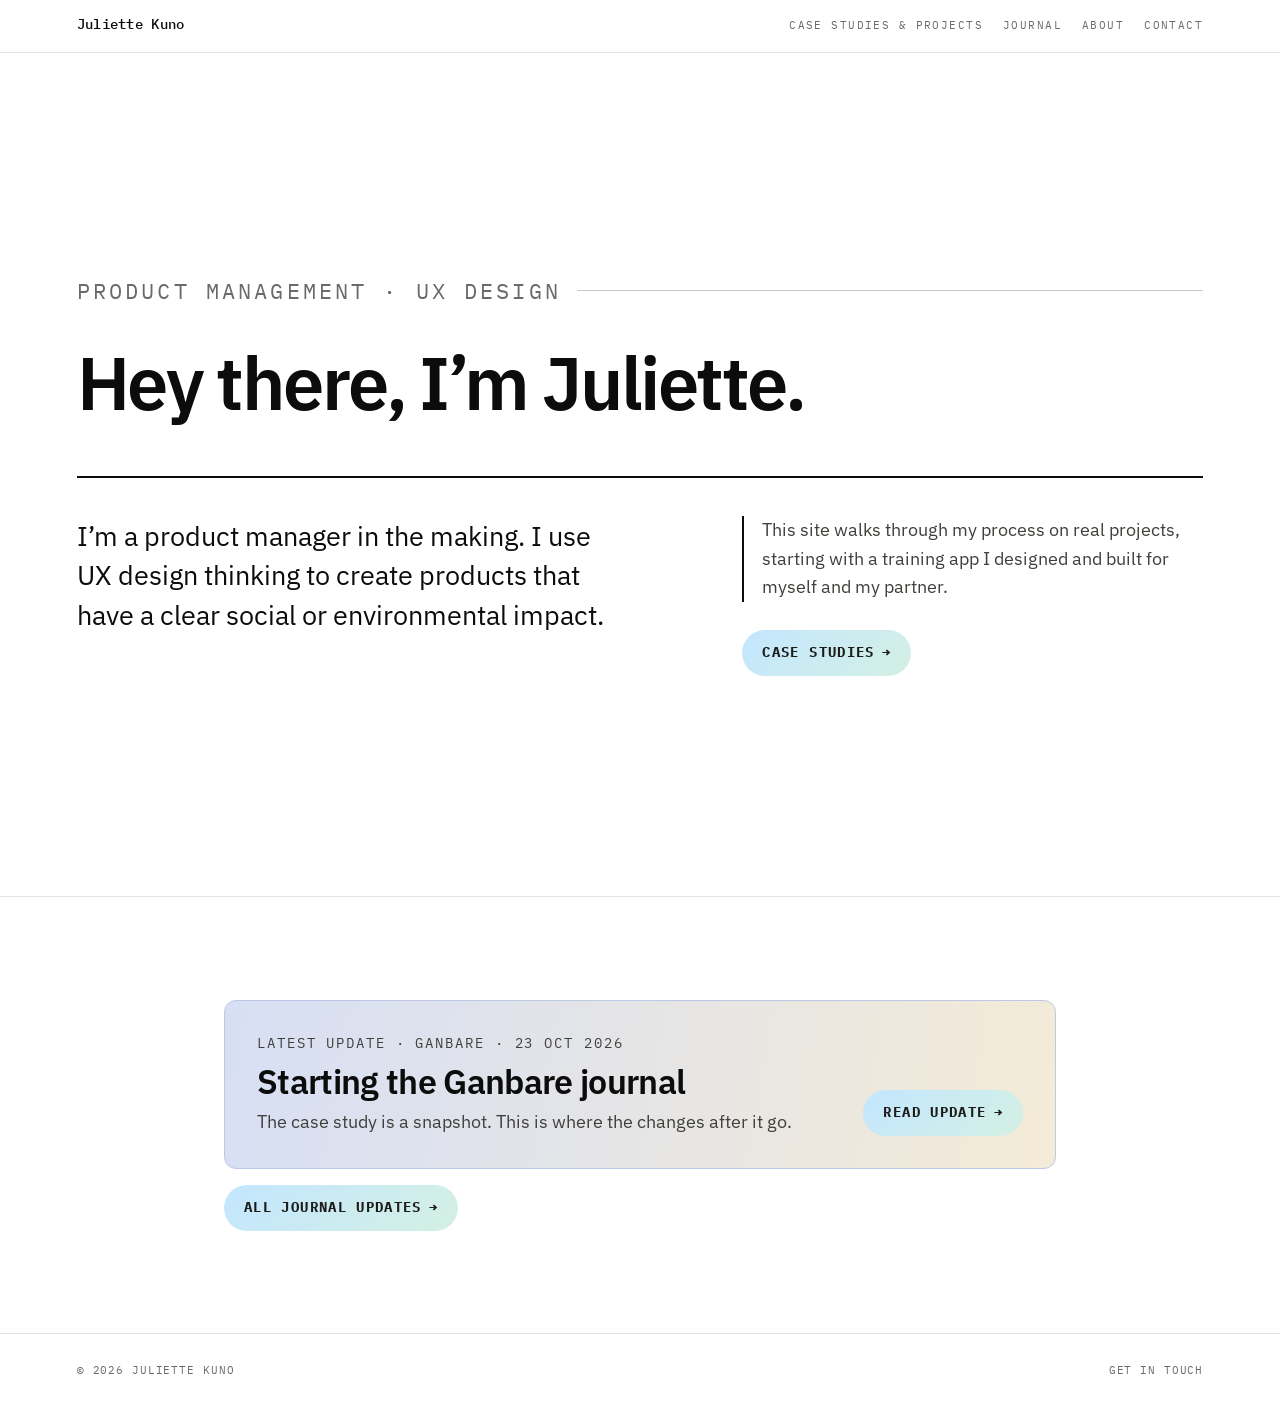
==== commit aa871b1e: "Swapped screenshot library to newer version" ====
--- a/index.html
+++ b/index.html
@@ -16,6 +16,7 @@
     <a class="nav__name" href="#/home">Juliette Kuno</a>
     <div class="nav__links">
       <a href="#/work" data-nav="work">Case Studies &amp; Projects</a>
+      <a href="#/journal" data-nav="journal">Journal</a>
       <a href="#/about" data-nav="about">About</a>
       <a href="#/contact" data-nav="contact">Contact</a>
     </div>
@@ -41,6 +42,20 @@
         </div>
       </div>
     </header>
+
+    <!-- Latest journal post. Filled in by the script from the newest
+         post in the Journal -- nothing to edit here. -->
+    <section class="jr-home" hidden>
+      <div class="jr-band">
+        <div>
+          <p class="mono jr-band__eyebrow"></p>
+          <h2 class="jr-band__title"></h2>
+          <p class="jr-band__summary"></p>
+        </div>
+        <a class="link-arrow jr-band__link" href="#/journal">Read update <span aria-hidden="true">&rarr;</span></a>
+      </div>
+      <p class="jr-home__all"><a class="link-arrow" href="#/journal">All journal updates <span aria-hidden="true">&rarr;</span></a></p>
+    </section>
   </main>
   </div>
 
@@ -136,6 +151,10 @@
         <div><dt>Status</dt><dd>Live &amp; in daily use</dd></div>
       </dl>
 
+      <!-- Journal notice. Filled in by the script from the Ganbare posts
+           in the Journal -- nothing to edit here. -->
+      <p class="jr-callout" data-topic="ganbare" hidden></p>
+
     </header>
 
       <div class="cs-tabs cs-tabs--inline" role="group" aria-label="Jump to a part of the case study">
@@ -186,7 +205,7 @@
 
         <div class="feature-grid product-shots">
           <figure>
-            <img class="shot" src="assets/ganbare/product-1-homepage.png" alt="Ganbare homepage: today's date and greeting, the workout scheduled for today marked Done, and a This Week calendar showing each day's planned sessions or rest">
+            <img class="shot" src="assets/ganbare/product-1-homepage-v2.png" alt="Ganbare homepage: today's date and greeting, today's workout with a Start button, then a Week 40 view with a daily list of completed sessions, a calendar of active and active-rest days, and a bar chart of active time per day">
             <figcaption>
               <b>Homepage &amp; Weekly View</b>
               <div class="figcaption__body">
@@ -201,7 +220,7 @@
             </figcaption>
           </figure>
           <figure>
-            <img class="shot" src="assets/ganbare/product-2-library.png" alt="Ganbare library screen with Workouts and Exercises tabs, a search field, category filters and saved workouts">
+            <img class="shot" src="assets/ganbare/product-2-library-v2.png" alt="Ganbare library screen with Workouts and Exercises tabs, a search field, category filters and saved workouts">
             <figcaption>
               <b>Workout &amp; Exercise Library</b>
               <div class="figcaption__body">
@@ -1290,6 +1309,94 @@
   </main>
   </div>
 
+  <!-- ============================================================
+       JOURNAL
+       Address = id: #/journal/ganbare  ->  id="view-journal-ganbare"
+                     #/journal/ganbare/my-post -> id="view-journal-ganbare-my-post"
+       The topic list, each topic's timeline, the homepage band and the
+       case-study notice are all built from the posts below -- to publish,
+       you only add a post.
+       ============================================================ -->
+
+  <!-- Journal home: one row per topic -->
+  <div class="view" id="view-journal" hidden>
+<main class="page">
+    <header class="page-head">
+      <h1>Journal</h1>
+      <p class="page-head__lead">What changed in my projects after the case study was written, and why.</p>
+    </header>
+    <div class="page-body">
+      <ul class="jr-topics">
+        <!-- TOPIC: copy this <li> for a new topic, and add a matching
+             view-journal-<topic> block below. -->
+        <li>
+          <a class="jr-topic" href="#/journal/ganbare">
+            <span class="jr-topic__name">Ganbare</span>
+            <span class="jr-topic__desc">Training app &mdash; updates since the case study</span>
+            <span class="mono jr-topic__count" data-count="ganbare"></span>
+          </a>
+        </li>
+      </ul>
+    </div>
+  </main>
+  </div>
+
+  <!-- Topic: Ganbare (timeline is built automatically) -->
+  <div class="view" id="view-journal-ganbare" hidden>
+<main class="page">
+    <header class="page-head">
+      <a class="link-arrow" href="#/journal"><span aria-hidden="true">&larr;</span> Journal</a>
+      <h1>Ganbare</h1>
+      <p class="page-head__lead">Changes to the app since the case study, in the order they happened.</p>
+    </header>
+    <div class="page-body">
+      <ol class="jr-timeline" data-topic="ganbare"></ol>
+      <p class="jr-origin"><a class="link-arrow" href="#/case">Where it started: the Ganbare case study <span aria-hidden="true">&rarr;</span></a></p>
+    </div>
+  </main>
+  </div>
+
+  <!-- ------------------------------------------------------------
+       POSTS. To write a new one, copy a whole post block and change:
+         - the id:              view-journal-<topic>-<short-name>
+         - data-topic:          ganbare (must match the topic)
+         - data-date:           YYYY-MM-DD (newest date shows first)
+         - data-version:        optional, e.g. v1.4 -- delete the
+                                attribute if you don't want a badge
+         - data-title / data-summary: shown on the timeline, the homepage
+                                and the case-study notice
+         - data-section:        optional, the case-study section this
+                                updates (an id like "develop") -- adds a
+                                "see original section" link at the end
+       Then write the content inside .jr-post__body with normal HTML.
+       Images: <figure><img src="assets/journal/..." alt="..."><figcaption>...</figcaption></figure>
+       ------------------------------------------------------------ -->
+
+  <div class="view" id="view-journal-ganbare-starting-the-journal" hidden
+       data-topic="ganbare"
+       data-date="2026-10-23"
+       data-title="Starting the Ganbare journal"
+       data-summary="The case study is a snapshot. This is where the changes after it go.">
+<main class="page">
+    <article class="jr-post">
+      <a class="link-arrow" href="#/journal/ganbare"><span aria-hidden="true">&larr;</span> Ganbare journal</a>
+      <p class="mono jr-post__meta"></p>
+      <h1>Starting the Ganbare journal</h1>
+      <div class="jr-post__body">
+        <p>The Ganbare case study describes the app as it was when I wrote it. The app has
+        kept changing since: my partner and I use it every week, and what we run into
+        decides what I change next.</p>
+        <p>Instead of rewriting the case study each time, I'll write the changes up here: what
+        changed, why, and what I learned from it.</p>
+        <figure>
+          <img src="assets/ganbare/product-1-homepage-v2.png" alt="The Ganbare homepage, showing the weekly training view.">
+          <figcaption>The homepage as it stands when this journal starts.</figcaption>
+        </figure>
+      </div>
+    </article>
+  </main>
+  </div>
+
   <div class="view" id="view-about" hidden>
 <main class="page">
     <header class="page-head page-head--photo">
@@ -1401,7 +1508,7 @@
     <div class="page-body">
       <div class="contact-grid">
         <p class="page-head__lead">The best way to get in touch with me is by email. I&rsquo;m open to
-        product and design roles, and always happy to talk process.</p>
+        product roles, and always happy to talk process.</p>
         <ul class="contact-list">
           <li>
             <a href="mailto:juliettekuno@gmail.com">
@@ -1512,9 +1619,15 @@
          Every page of the portfolio lives in this one document as a "view".
          Navigation swaps views, so it can never leave the file — which is
          why the case-study toggle can never go missing. */
-      var VIEWS = ['home', 'work', 'case', 'about', 'contact'];
+      /* Every .view on the page is a route, so a new journal post needs no
+         script change: #/journal/ganbare/x -> id="view-journal-ganbare-x". */
+      var VIEWS = [];
       var view = {}, navLink = {};
-      VIEWS.forEach(function (k) { view[k] = document.getElementById('view-' + k); });
+      document.querySelectorAll('.view[id^="view-"]').forEach(function (el) {
+        var k = el.id.slice(5);
+        VIEWS.push(k);
+        view[k] = el;
+      });
       document.querySelectorAll('[data-nav]').forEach(function (a) {
         navLink[a.getAttribute('data-nav')] = a;
       });
@@ -1525,11 +1638,13 @@
       var currentView = null;
 
       function showView(key, keepScroll) {
+        key = key.replace(/\//g, '-');
         if (!view[key]) key = 'home';
         currentView = key;
         VIEWS.forEach(function (k) { view[k].hidden = k !== key; });
-        /* the case study lives under Case Studies & Projects */
-        var navKey = key === 'case' ? 'work' : key;
+        /* the case study lives under Case Studies & Projects, and every
+           topic and post under Journal */
+        var navKey = key === 'case' ? 'work' : key.indexOf('journal') === 0 ? 'journal' : key;
         Object.keys(navLink).forEach(function (k) {
           if (k === navKey) navLink[k].setAttribute('aria-current', 'page');
           else navLink[k].removeAttribute('aria-current');
@@ -1717,7 +1832,7 @@
       if (lightbox && lightboxImg && typeof lightbox.showModal === 'function') {
         /* "03 The Problem" tool screenshots, plus every image in Ideate (Trello
            board, lo-fi wireframes, pen & paper sketches) -- 2026-09-28 */
-        var zoomable = document.querySelectorAll('#problem .frame img, #problem .notes-row img, #ideate img');
+        var zoomable = document.querySelectorAll('#problem .frame img, #problem .notes-row img, #ideate img, .jr-post__body img');
         zoomable.forEach(function (img) {
           img.tabIndex = 0;
           img.setAttribute('role', 'button');
@@ -1745,6 +1860,114 @@
         });
         lightbox.addEventListener('close', function () { lightboxImg.src = ''; });
       }
+
+      /* ---------------- journal ----------------
+         Reads the posts (views carrying data-topic) and builds the topic
+         timelines, topic counts, homepage band and case-study notice. */
+      (function () {
+        var MONTHS = ['Jan', 'Feb', 'Mar', 'Apr', 'May', 'Jun', 'Jul', 'Aug', 'Sep', 'Oct', 'Nov', 'Dec'];
+        function fmt(d) {
+          var p = d.split('-');
+          return +p[2] + ' ' + MONTHS[+p[1] - 1] + ' ' + p[0];
+        }
+        function el(tag, cls, text) {
+          var e = document.createElement(tag);
+          if (cls) e.className = cls;
+          if (text) e.textContent = text;
+          return e;
+        }
+        function verBadge(v) { return v ? el('span', 'jr-ver', v) : null; }
+
+        var posts = [];
+        document.querySelectorAll('.view[data-topic]').forEach(function (v) {
+          posts.push({
+            el: v,
+            topic: v.dataset.topic,
+            date: v.dataset.date || '',
+            version: v.dataset.version,
+            title: v.dataset.title,
+            summary: v.dataset.summary,
+            section: v.dataset.section,
+            href: '#/' + v.id.slice(5).replace(/^journal-([^-]+)-/, 'journal/$1/')
+          });
+        });
+        posts.sort(function (a, b) { return a.date < b.date ? 1 : a.date > b.date ? -1 : 0; });
+        function inTopic(t) { return posts.filter(function (p) { return p.topic === t; }); }
+
+        /* post pages: date/version line and optional link back to the case study */
+        posts.forEach(function (p) {
+          var meta = p.el.querySelector('.jr-post__meta');
+          if (meta) {
+            meta.textContent = fmt(p.date);
+            var b = verBadge(p.version);
+            if (b) { meta.appendChild(document.createTextNode(' · ')); meta.appendChild(b); }
+          }
+          var sec = p.section && document.getElementById(p.section);
+          var body = p.el.querySelector('.jr-post__body');
+          if (sec && body && !body.querySelector('.jr-crosslink')) {
+            var h = sec.querySelector('h2, h3');
+            var c = el('p', 'jr-crosslink', 'This update changes ');
+            c.appendChild(el('b', '', h ? h.textContent.trim() : p.section));
+            c.appendChild(document.createTextNode(' in the case study. '));
+            var a = el('a', '', 'See the original section →');
+            a.href = '#' + p.section;
+            c.appendChild(a);
+            body.appendChild(c);
+          }
+        });
+
+        /* topic timelines */
+        document.querySelectorAll('.jr-timeline[data-topic]').forEach(function (ol) {
+          inTopic(ol.dataset.topic).forEach(function (p, i) {
+            var li = el('li', i === 0 ? 'is-latest' : '');
+            var top = el('p', 'mono jr-timeline__date', fmt(p.date) + ' ');
+            var b = verBadge(p.version);
+            if (b) top.appendChild(b);
+            var h = el('h2');
+            var a = el('a', '', p.title);
+            a.href = p.href;
+            h.appendChild(a);
+            li.appendChild(top);
+            li.appendChild(h);
+            if (p.summary) li.appendChild(el('p', 'jr-timeline__summary', p.summary));
+            ol.appendChild(li);
+          });
+        });
+
+        /* topic counts on the Journal page */
+        document.querySelectorAll('[data-count]').forEach(function (s) {
+          var n = inTopic(s.dataset.count).length;
+          s.textContent = n + (n === 1 ? ' update' : ' updates');
+        });
+
+        /* homepage band: newest post overall */
+        var home = document.querySelector('.jr-home');
+        if (home && posts.length) {
+          var p = posts[0];
+          var topicName = p.topic.charAt(0).toUpperCase() + p.topic.slice(1);
+          var eb = home.querySelector('.jr-band__eyebrow');
+          eb.textContent = 'Latest update · ' + topicName + ' · ' + fmt(p.date) + ' ';
+          var b = verBadge(p.version);
+          if (b) eb.appendChild(b);
+          home.querySelector('.jr-band__title').textContent = p.title;
+          home.querySelector('.jr-band__summary').textContent = p.summary || '';
+          home.querySelector('.jr-band__link').href = p.href;
+          home.hidden = false;
+        }
+
+        /* case-study notice */
+        document.querySelectorAll('.jr-callout[data-topic]').forEach(function (c) {
+          var list = inTopic(c.dataset.topic);
+          if (!list.length) return;
+          c.appendChild(el('b', '', list.length + (list.length === 1 ? ' update' : ' updates') + ' since this case study was published.'));
+          c.appendChild(document.createTextNode(' Latest: '));
+          var a = el('a', '', list[0].title);
+          a.href = list[0].href;
+          c.appendChild(a);
+          c.appendChild(document.createTextNode(' (' + fmt(list[0].date) + ') →'));
+          c.hidden = false;
+        });
+      })();
 
       /* ---------------- routing ---------------- */
       function applyHash(keepScroll) {
--- a/styles.css
+++ b/styles.css
@@ -2393,3 +2393,138 @@
   .book-rec__svg { width: 2.2rem; }
 }
 
+
+/* ============================================================
+   Journal (2026-10-23) -- "option C, project journal". Reuses the
+   case-study rail gradient so updates read as a continuation of the
+   case study rather than a separate blog.
+   ============================================================ */
+
+/* homepage band, under the hero */
+.jr-home {
+  max-width: var(--content);
+  margin: 0 auto;
+  padding: var(--rhythm) var(--gutter);
+  box-sizing: content-box;
+}
+.jr-band {
+  display: grid;
+  grid-template-columns: 1fr auto;
+  gap: 1.5rem;
+  align-items: end;
+  padding: clamp(1.25rem, 3vw, 2rem);
+  border: 1px solid var(--rail-edge);
+  border-radius: 12px;
+  background: linear-gradient(100deg in oklab, var(--rail-a), var(--rail-b));
+}
+.jr-band__eyebrow { margin: 0; font-size: var(--step--1); color: var(--ink-soft); }
+.jr-band__title {
+  margin: .5rem 0 .4rem;
+  font-size: var(--step-2);
+  font-weight: 600;
+  line-height: 1.15;
+  letter-spacing: -0.02em;
+}
+.jr-band__summary { margin: 0; max-width: 34rem; color: var(--ink-soft); }
+.jr-home__all { margin: 1rem 0 0; }
+@media (max-width: 40rem) { .jr-band { grid-template-columns: 1fr; } }
+
+/* version badge */
+.jr-ver {
+  display: inline-block;
+  padding: .1rem .45rem;
+  border-radius: 4px;
+  background: var(--panel);
+  color: var(--panel-ink);
+  font-family: var(--font-mono);
+  font-size: .72rem;
+  vertical-align: .1em;
+}
+
+/* journal page: topic list */
+.jr-topics { list-style: none; margin: 0; padding: 0; border-top: 1px solid var(--line); }
+.jr-topic {
+  display: grid;
+  grid-template-columns: 1fr auto;
+  gap: .25rem 1.5rem;
+  padding: 1.5rem 0;
+  border-bottom: 1px solid var(--line);
+  color: inherit;
+  text-decoration: none;
+}
+.jr-topic__name { font-size: var(--step-2); font-weight: 600; letter-spacing: -0.02em; }
+.jr-topic__desc { grid-column: 1; color: var(--muted); }
+.jr-topic__count { grid-column: 2; grid-row: 1 / span 2; align-self: center; font-size: var(--step--1); color: var(--ink-soft); }
+.jr-topic:hover .jr-topic__name,
+.jr-topic:focus-visible .jr-topic__name { text-decoration: underline; text-underline-offset: 4px; }
+
+/* topic page: timeline */
+.page-head > .link-arrow:first-child { display: inline-block; margin: 0 0 1.5rem; }
+.jr-timeline {
+  list-style: none;
+  margin: 0;
+  padding: 0 0 0 1.5rem;
+  border-left: 2px solid var(--rail-edge);
+}
+.jr-timeline li { position: relative; padding-bottom: 2.25rem; }
+.jr-timeline li::before {
+  content: "";
+  position: absolute;
+  left: calc(-1.5rem - 6px);
+  top: .3rem;
+  width: 10px;
+  height: 10px;
+  border-radius: 50%;
+  background: var(--bg);
+  border: 2px solid var(--product-outline);
+}
+.jr-timeline li.is-latest::before { background: var(--product-outline); }
+.jr-timeline__date { margin: 0; font-size: var(--step--1); color: var(--muted); }
+.jr-timeline h2 { margin: .35rem 0 .3rem; font-size: var(--step-1); font-weight: 600; line-height: 1.3; }
+.jr-timeline h2 a { color: inherit; text-decoration: none; }
+.jr-timeline h2 a:hover,
+.jr-timeline h2 a:focus-visible { text-decoration: underline; text-underline-offset: 3px; }
+.jr-timeline__summary { margin: 0; max-width: var(--measure); color: var(--muted); }
+.jr-origin { margin: .5rem 0 0; }
+
+/* single post */
+.jr-post { max-width: var(--content); margin-inline: auto; }
+.jr-post__meta { margin: 2rem 0 .75rem; font-size: var(--step--1); color: var(--muted); }
+.jr-post h1 {
+  margin: 0 0 2rem;
+  font-size: var(--step-3);
+  font-weight: 600;
+  line-height: 1.08;
+  letter-spacing: -0.025em;
+}
+.jr-post__body { max-width: var(--measure); }
+.jr-post__body p,
+.jr-post__body li { color: var(--ink-soft); line-height: 1.65; }
+.jr-post__body h2 { margin: 2.5rem 0 .75rem; font-size: var(--step-1); font-weight: 600; }
+.jr-post__body figure { margin: 2rem 0; }
+.jr-post__body img {
+  display: block;
+  width: 100%;
+  height: auto;
+  border: 1px solid var(--line);
+  border-radius: 10px;
+  cursor: zoom-in;
+}
+.jr-post__body figcaption { margin-top: .6rem; font-size: var(--step--1); color: var(--muted); }
+.jr-crosslink {
+  margin-top: 2.5rem;
+  padding: 1rem 1.25rem;
+  border-left: 3px solid var(--product-outline);
+  background: var(--bg-inset);
+  font-size: var(--step--1);
+}
+
+/* notice at the top of the case study */
+.jr-callout {
+  margin: 1.5rem 0 0;
+  padding: .9rem 1.1rem;
+  border: 1px dashed var(--product-outline);
+  border-radius: 8px;
+  font-size: var(--step--1);
+  color: var(--ink-soft);
+}
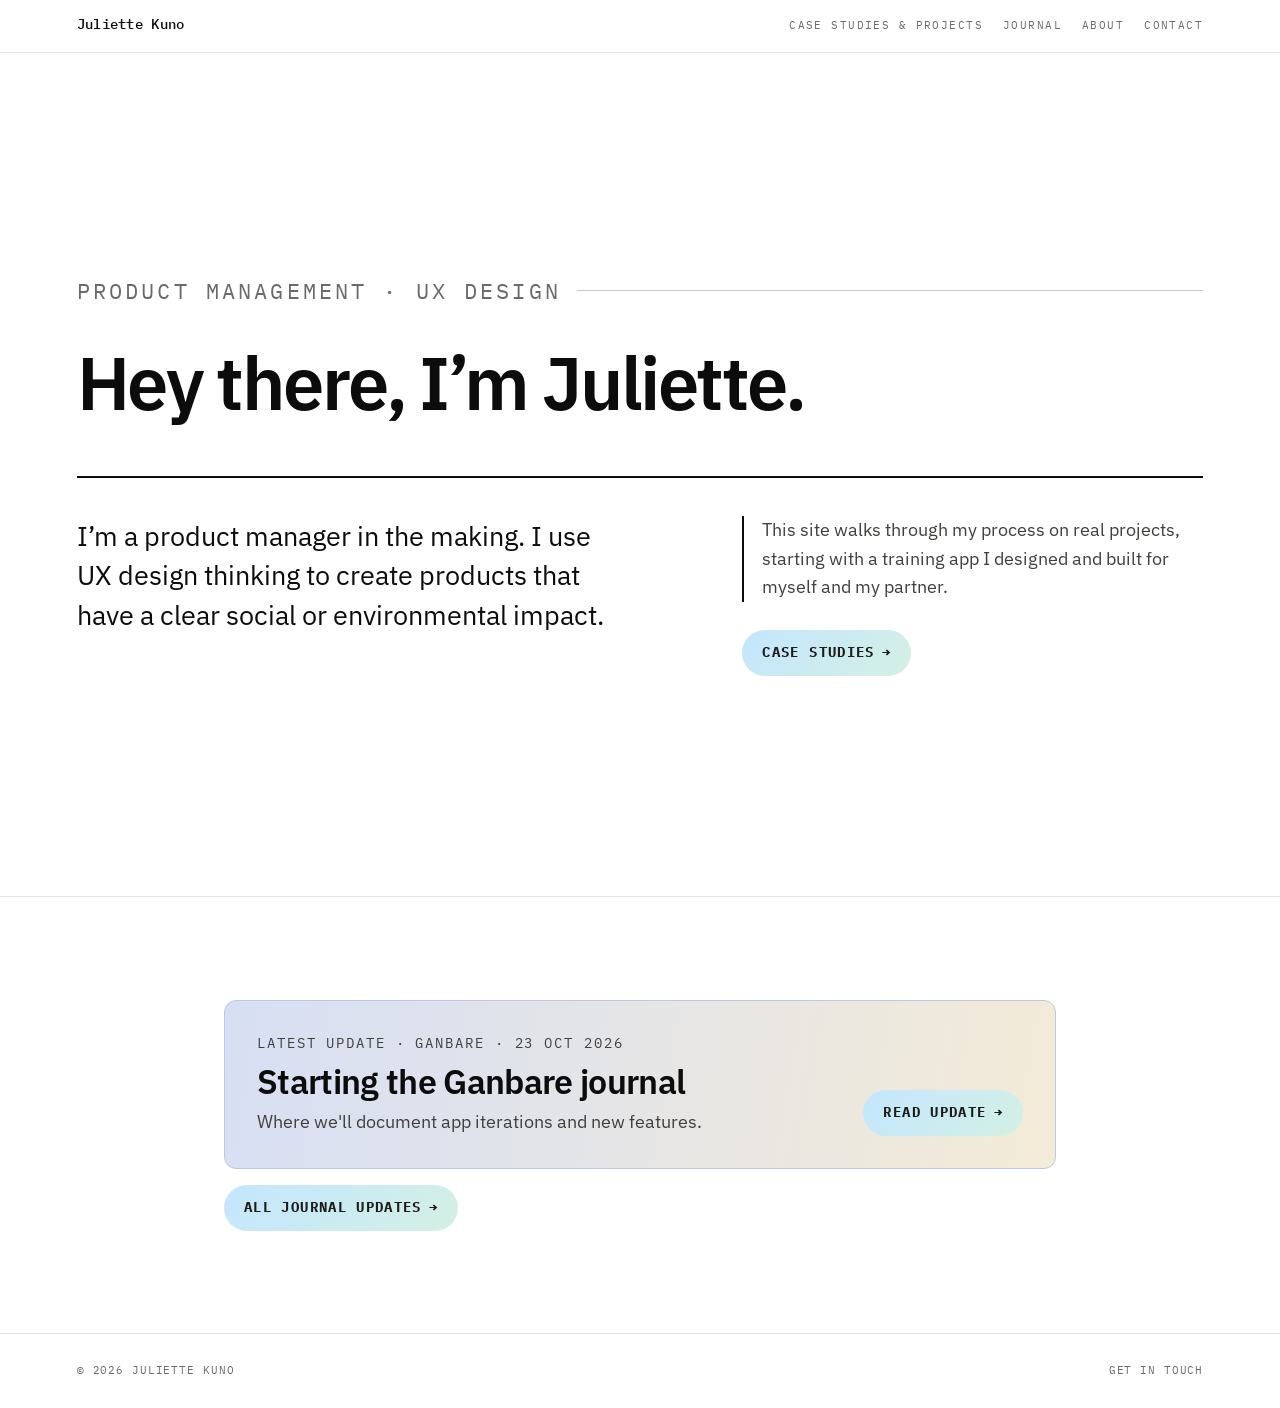
==== commit 5a052333: "Changing journal post text" ====
--- a/index.html
+++ b/index.html
@@ -7,7 +7,7 @@
 <meta name="description" content="Case study: Ganbare, a simple, effective training app built for easy tracking and scheduling. Product &amp; UX by Juliette Kuno.">
 <link rel="preconnect" href="https://fonts.googleapis.com">
 <link rel="preconnect" href="https://fonts.gstatic.com" crossorigin>
-<link rel="stylesheet" href="https://fonts.googleapis.com/css2?family=IBM+Plex+Mono:wght@400;500&family=IBM+Plex+Sans:wght@400;500;600;700&display=swap">
+<link rel="stylesheet" href="https://fonts.googleapis.com/css2?family=IBM+Plex+Mono:wght@400;500&family=IBM+Plex+Sans:ital,wght@0,400;0,500;0,600;0,700;1,400&display=swap">
 <link rel="stylesheet" href="styles.css">
 </head>
 <body id="top">
@@ -70,10 +70,13 @@
       <article class="project">
         <h2>Ganbare</h2>
         <div class="project__body">
-          <p>A simple, effective training app built for easy tracking and scheduling.
-          My partner and I train for several sports each week — our plans used to live
-          across a spreadsheet, a notes app, a timer, our calendars, and pen and paper.
-          Ganbare centralises all five in one weekly view we actually open every day.</p>
+          <div>
+            <p>A simple, effective training app built for easy tracking and scheduling.
+            My partner and I train for several sports each week — our plans used to live
+            across a spreadsheet, a notes app, a timer, our calendars, and pen and paper.
+            Ganbare centralises all five in one weekly view we actually open every day.</p>
+            <p class="project__date">Published October 2026</p>
+          </div>
           <div class="project__side">
             <ul class="project__meta">
               <li>Role <b>Product &amp; UX, solo</b></li>
@@ -149,6 +152,7 @@
         <div><dt>Users</dt><dd>2 &mdash; myself &amp; my partner</dd></div>
         <div><dt>Platform</dt><dd>Web app</dd></div>
         <div><dt>Status</dt><dd>Live &amp; in daily use</dd></div>
+        <div><dt>Published</dt><dd>October 2026</dd></div>
       </dl>
 
       <!-- Journal notice. Filled in by the script from the Ganbare posts
@@ -1376,22 +1380,20 @@
        data-topic="ganbare"
        data-date="2026-10-23"
        data-title="Starting the Ganbare journal"
-       data-summary="The case study is a snapshot. This is where the changes after it go.">
+       data-summary="Where we'll document app iterations and new features.">
 <main class="page">
     <article class="jr-post">
       <a class="link-arrow" href="#/journal/ganbare"><span aria-hidden="true">&larr;</span> Ganbare journal</a>
       <p class="mono jr-post__meta"></p>
       <h1>Starting the Ganbare journal</h1>
       <div class="jr-post__body">
-        <p>The Ganbare case study describes the app as it was when I wrote it. The app has
-        kept changing since: my partner and I use it every week, and what we run into
-        decides what I change next.</p>
-        <p>Instead of rewriting the case study each time, I'll write the changes up here: what
-        changed, why, and what I learned from it.</p>
-        <figure>
-          <img src="assets/ganbare/product-1-homepage-v2.png" alt="The Ganbare homepage, showing the weekly training view.">
-          <figcaption>The homepage as it stands when this journal starts.</figcaption>
-        </figure>
+        <p>The Ganbare case study describes the app as it was when I wrote it. We use it every
+        day and every week, and as we do, we encounter some designs that we want to iterate on,
+        some UX flows that need improving. I created this journal section so that I can talk
+        about those new changes and the decision-making process involved in iterating on a
+        live product.</p>
+        <p>So instead of rewriting the case study each time I iterate on the designs, I'll write
+        up the changes here: what changed, why, and what I learned from it.</p>
       </div>
     </article>
   </main>
--- a/styles.css
+++ b/styles.css
@@ -186,6 +186,13 @@
   transition: color 0.15s ease, border-color 0.15s ease;
 }
 
+/* Four links no longer fit on one row on a phone at the full letter-spacing,
+   which stacked the sticky nav into three rows. Tighten so they stay on one. */
+@media (max-width: 480px) {
+  .nav__links { column-gap: 0.75rem; }
+  .nav__links a { letter-spacing: 0.04em; }
+}
+
 .nav__links a:hover,
 .nav__links a:focus-visible,
 .nav__links a[aria-current="page"] { color: var(--ink); border-color: var(--ink); }
@@ -386,6 +393,15 @@
 }
 
 .project__side { display: flex; flex-direction: column; gap: 0; }
+
+/* Publication date (2026-11-18): a quiet italic sign-off under the
+   description, so it doesn't compete with the title or the button. */
+.project .project__date {
+  margin-top: 1rem;
+  font-style: italic;
+  font-size: var(--step--1);
+  color: var(--muted);
+}
 
 /* Outlined (2026-09-25) to separate the Role/Users/Platform/Status facts
    from the running paragraph above and the "Read the case study" button
@@ -715,8 +731,12 @@
   background: var(--panel);
   gap: 1px;
 }
-@media (min-width: 620px) {
-  .cs-meta { grid-template-columns: repeat(4, 1fr); }
+/* Five items: the odd one out spans the full row until there's room for
+   all five on one line. */
+.cs-meta div:last-child { grid-column: 1 / -1; }
+@media (min-width: 900px) {
+  .cs-meta { grid-template-columns: repeat(5, 1fr); }
+  .cs-meta div:last-child { grid-column: auto; }
 }
 .cs-meta div {
   background: var(--panel);
